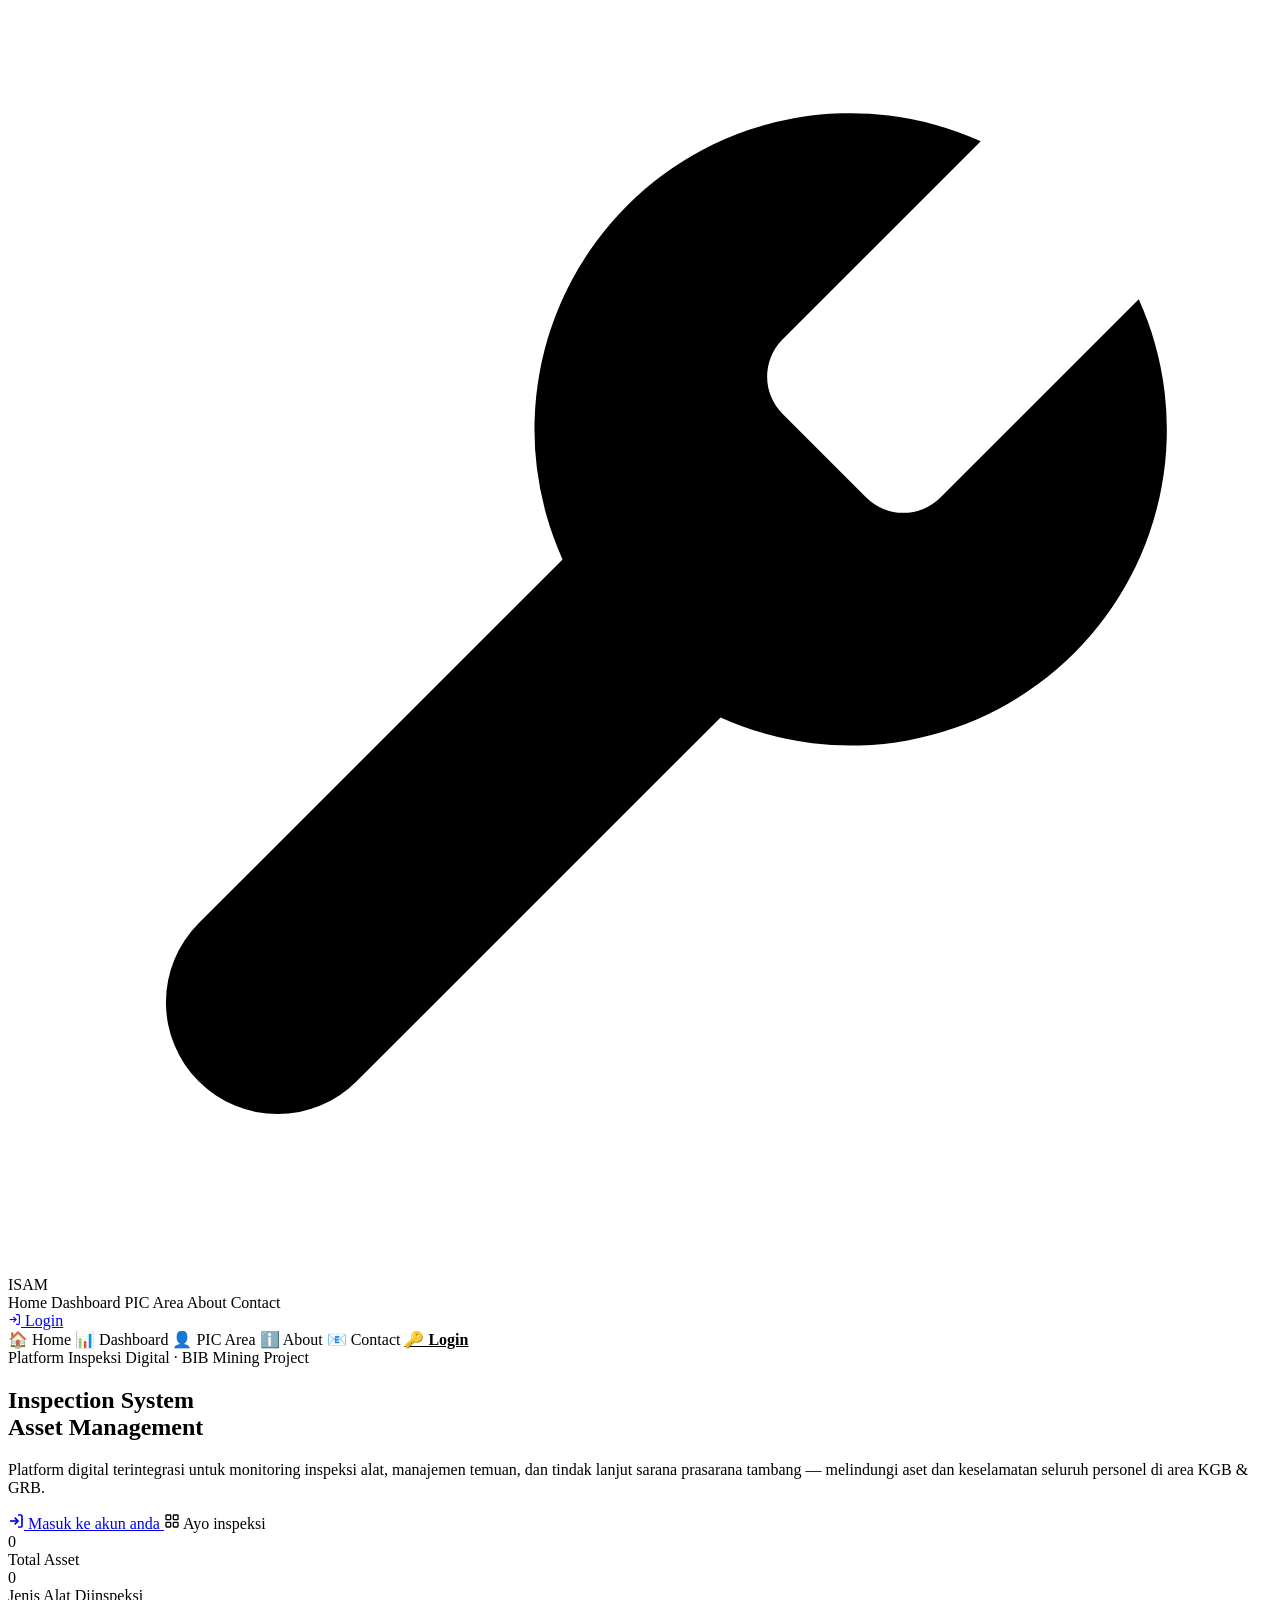
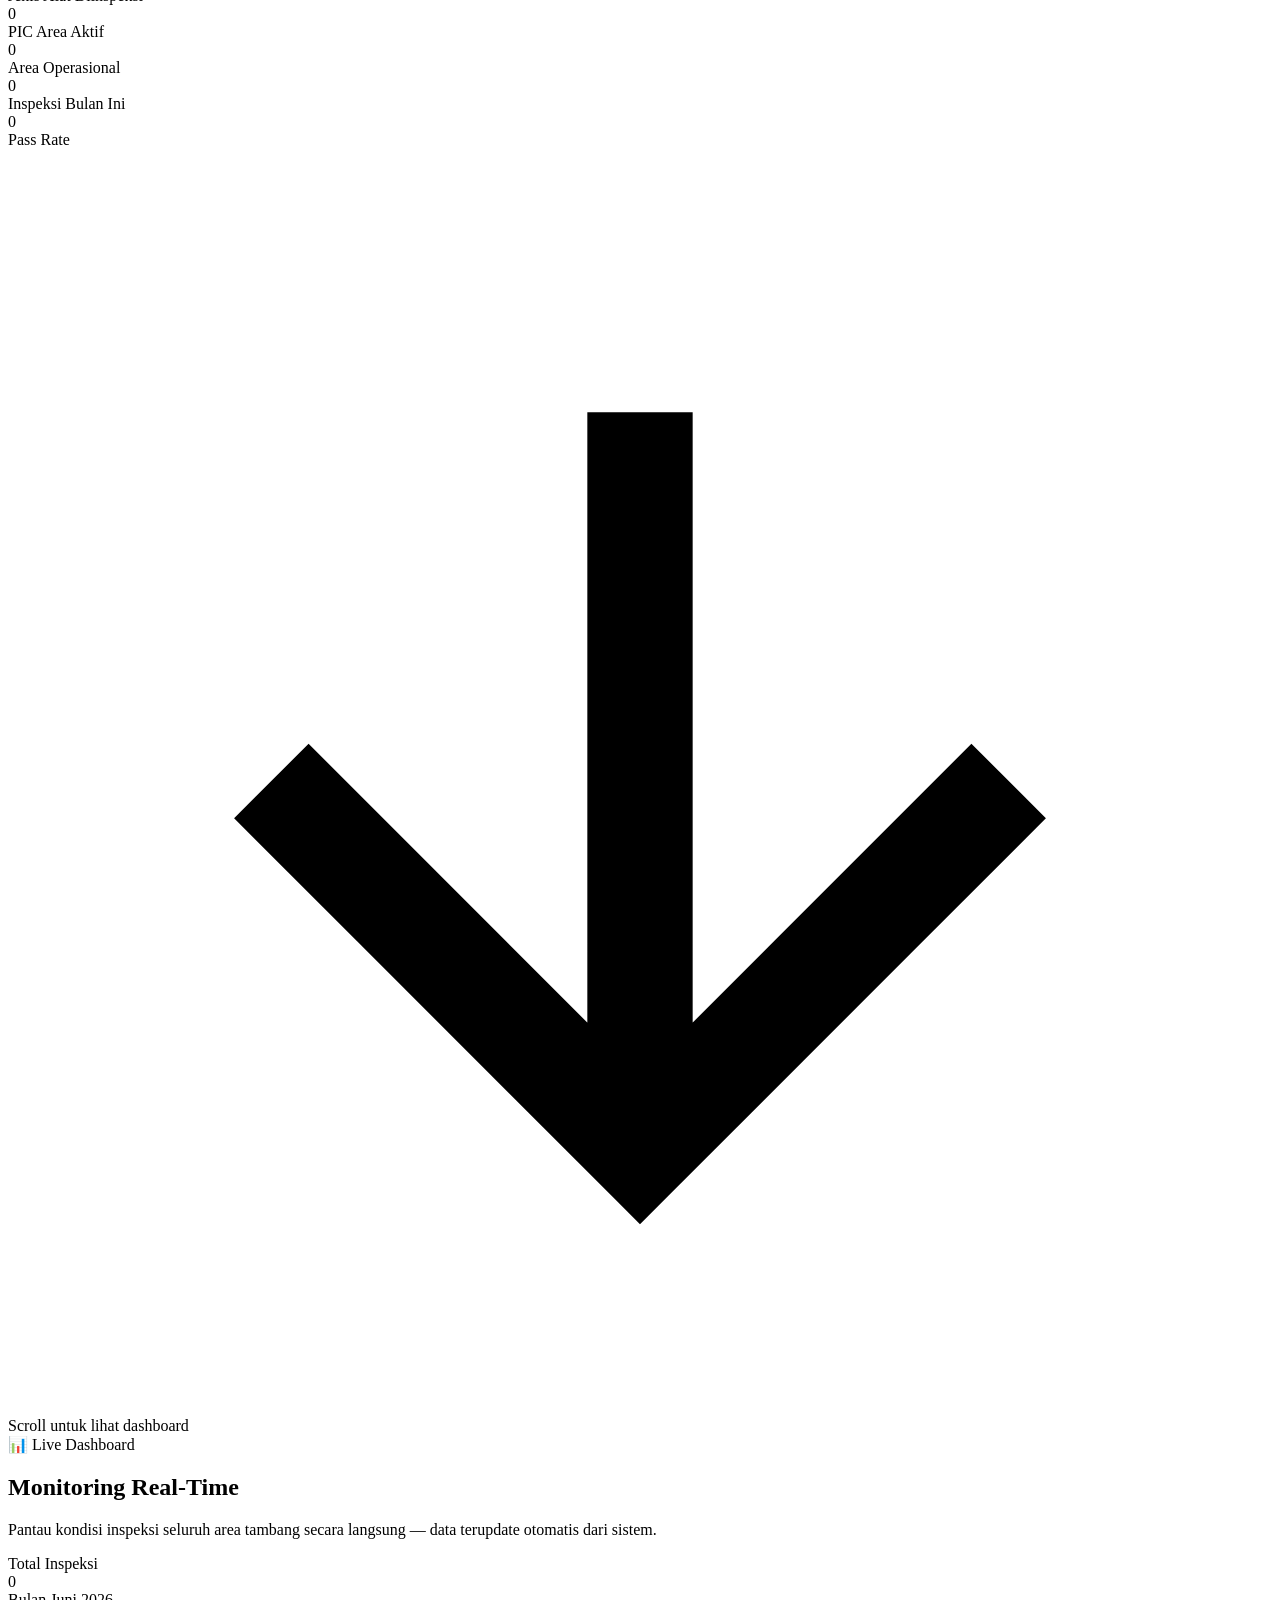
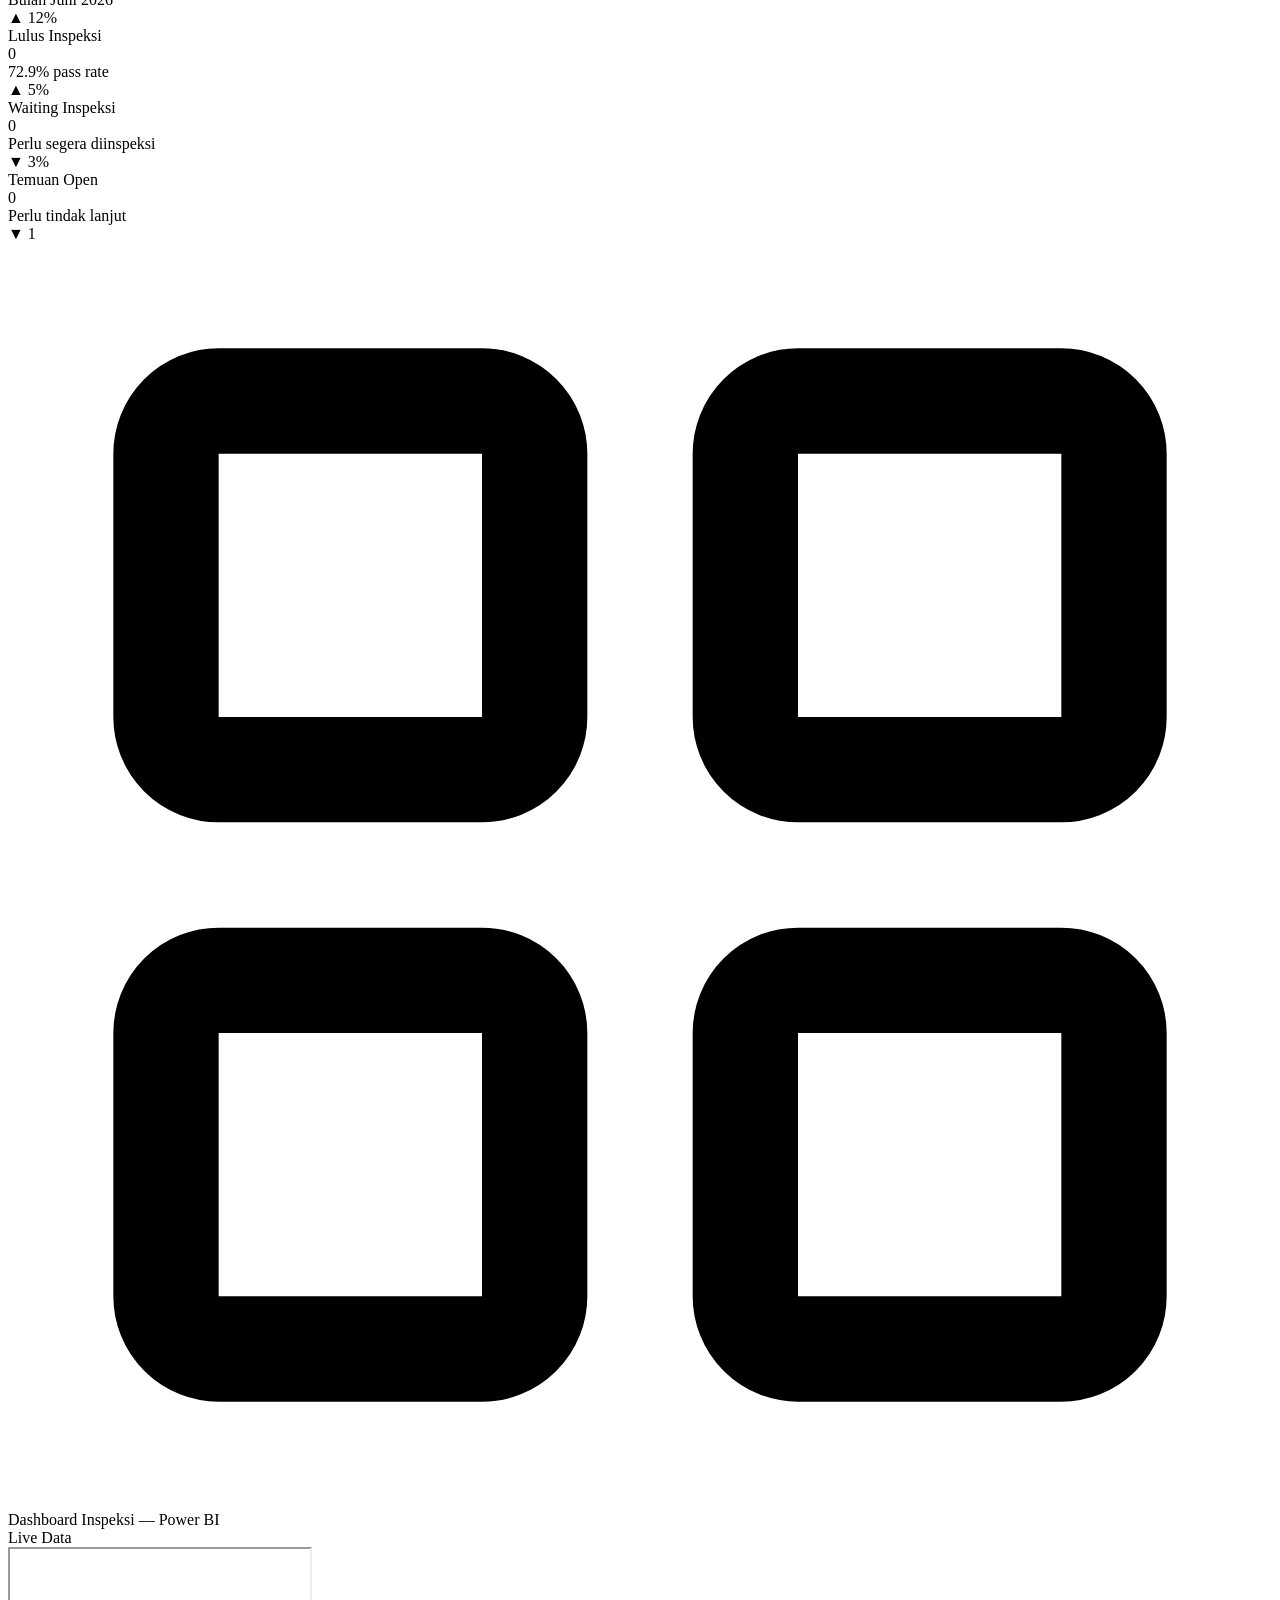
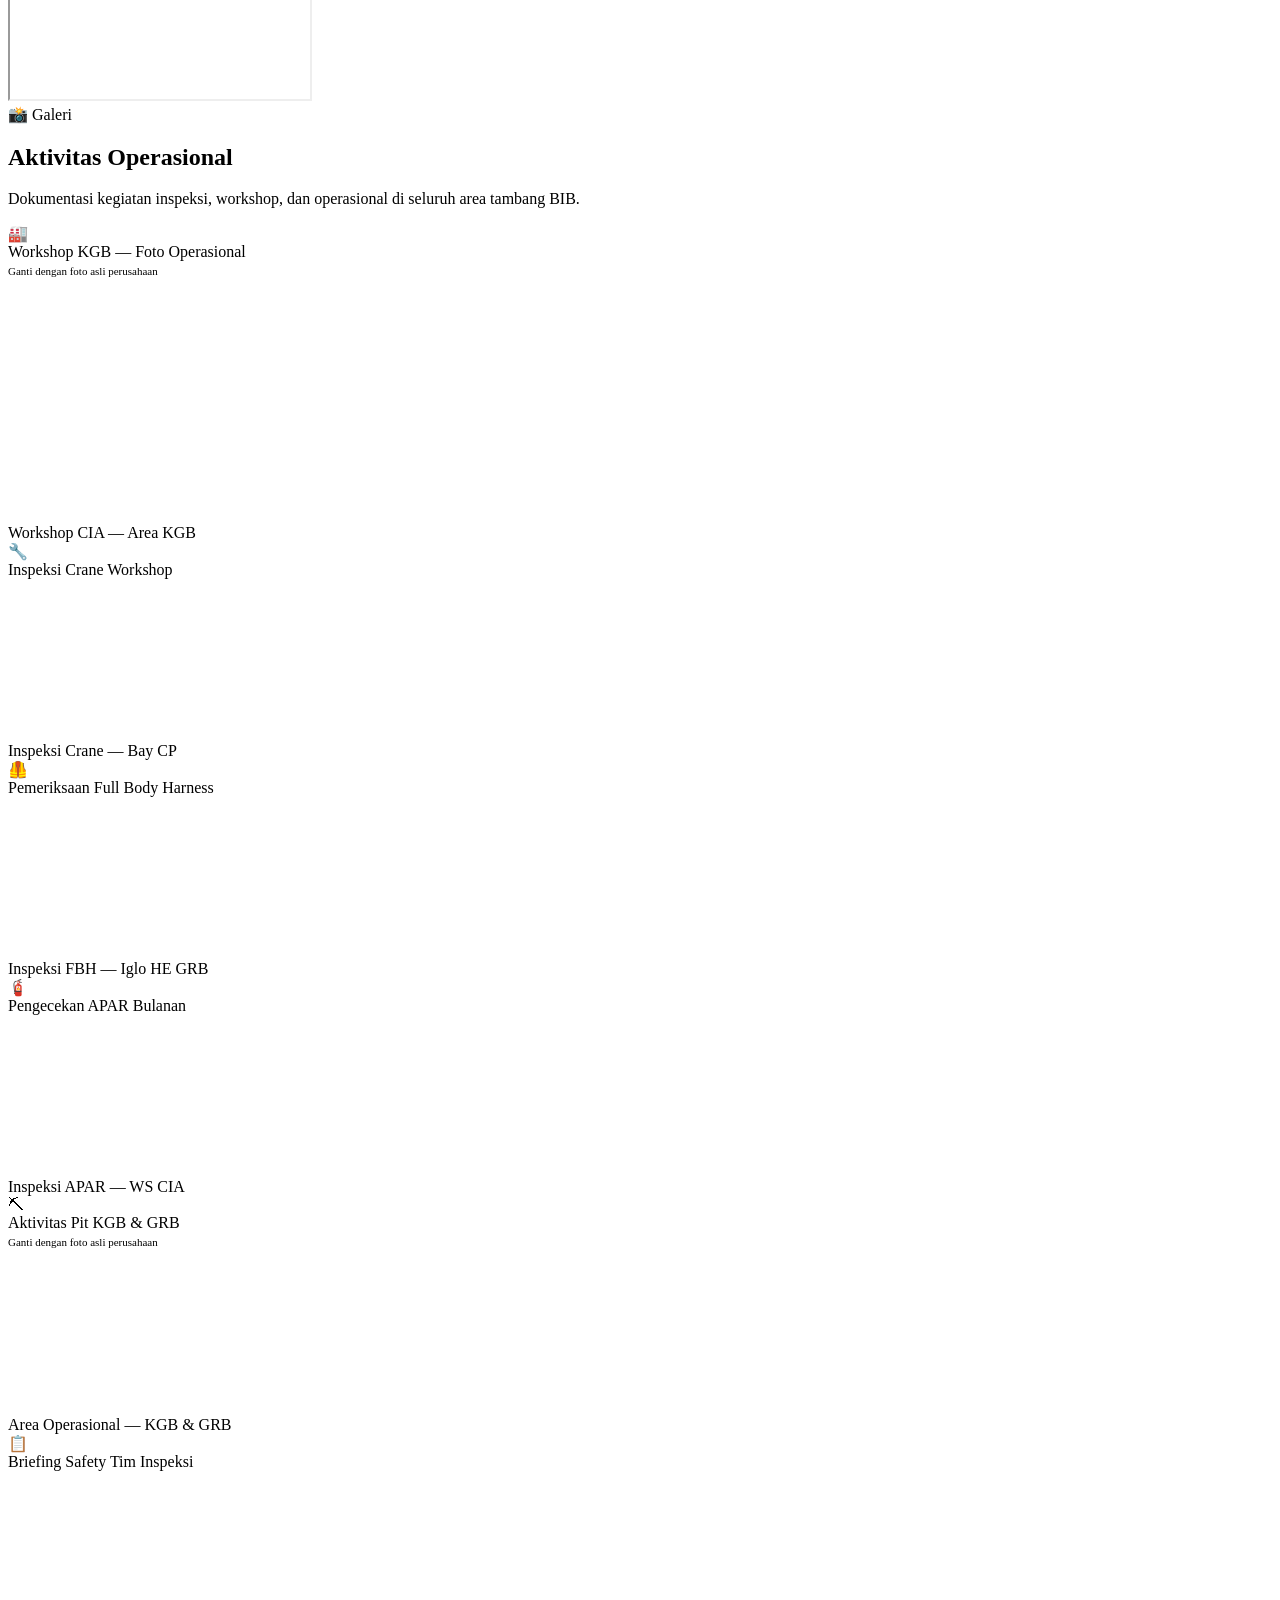
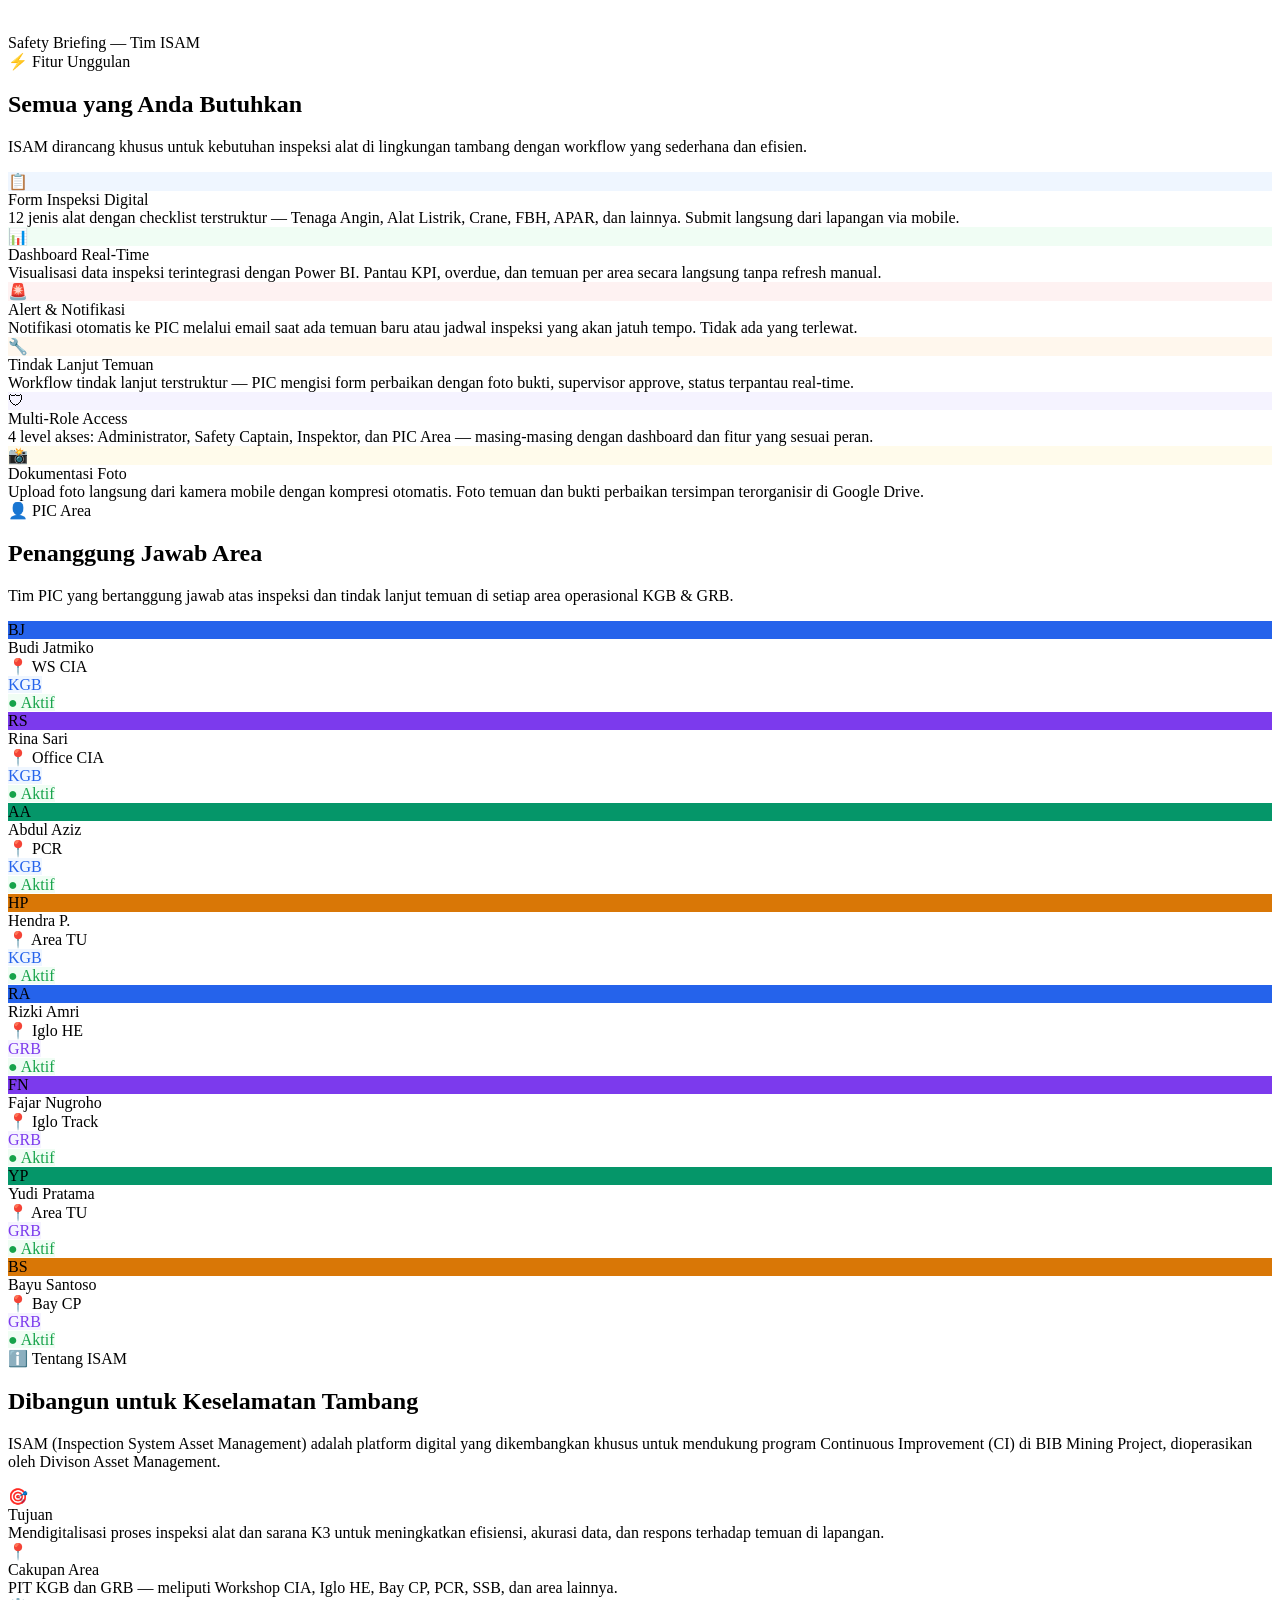
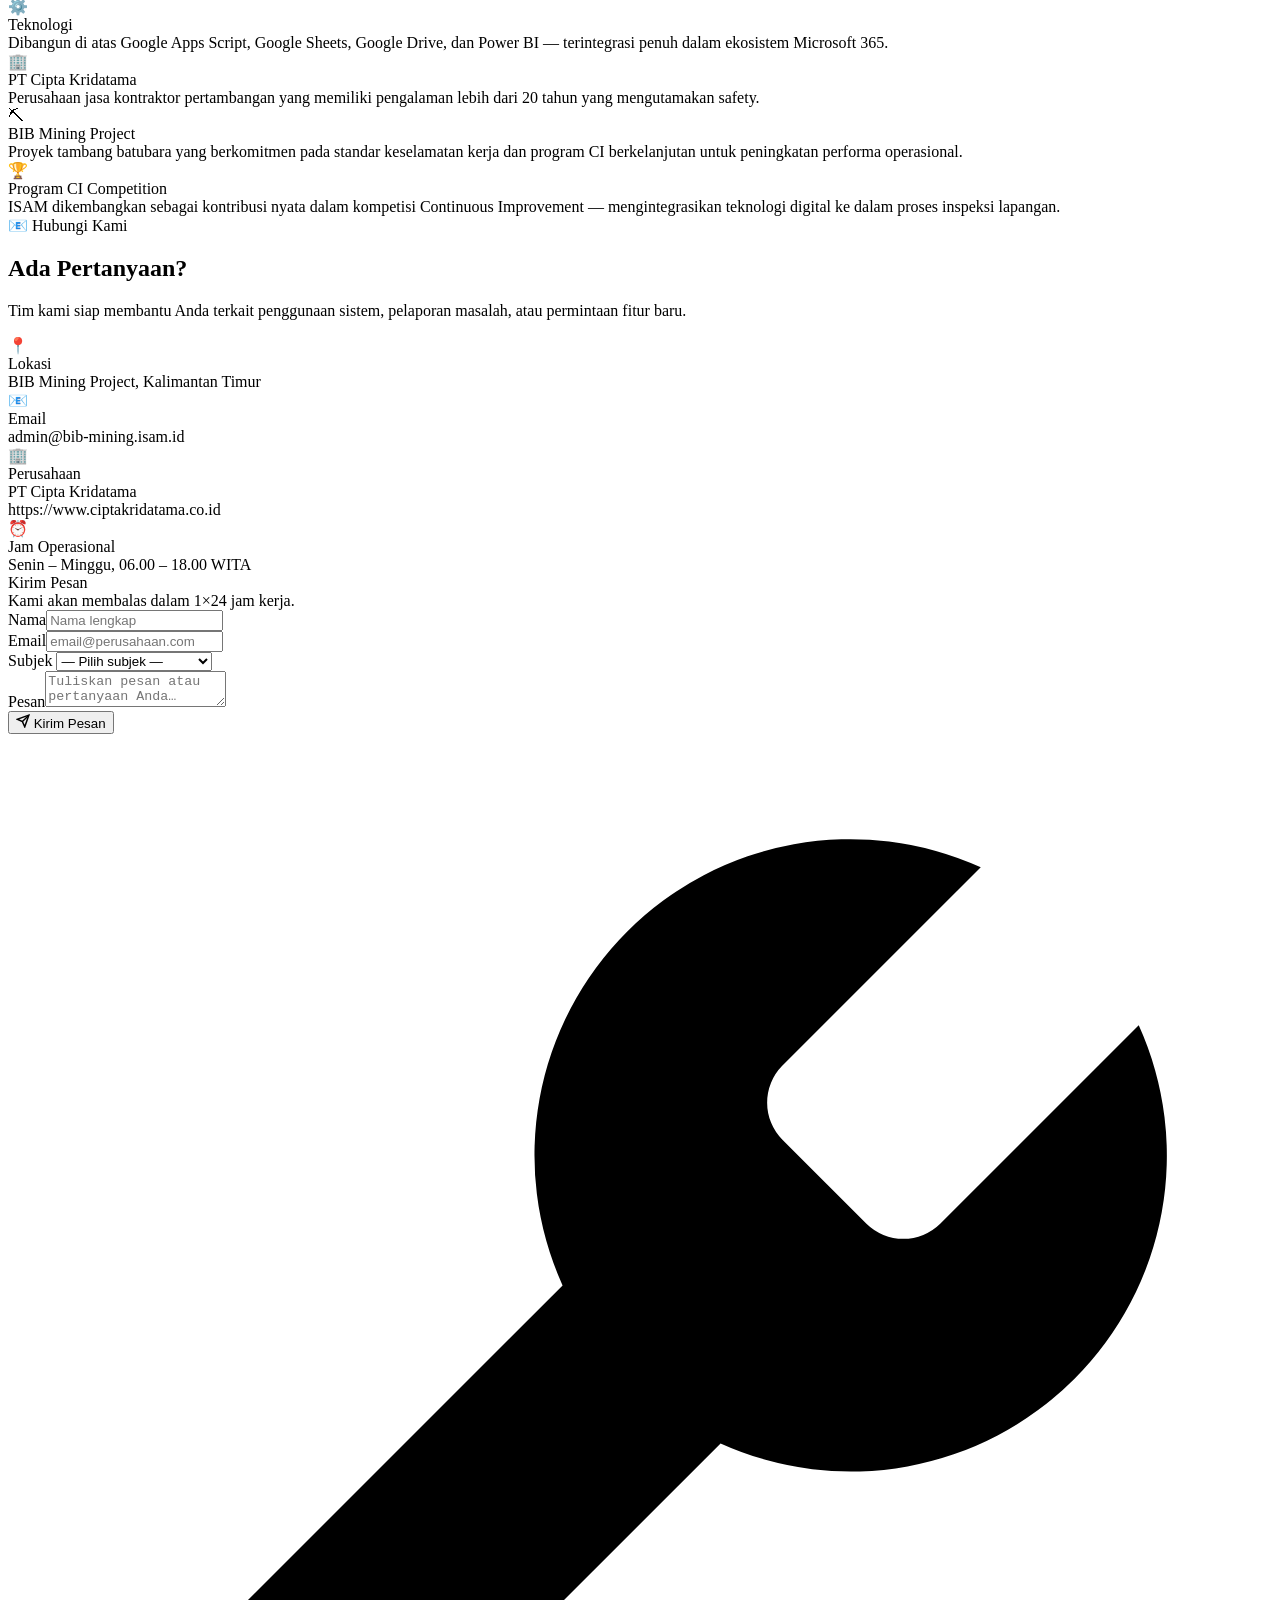
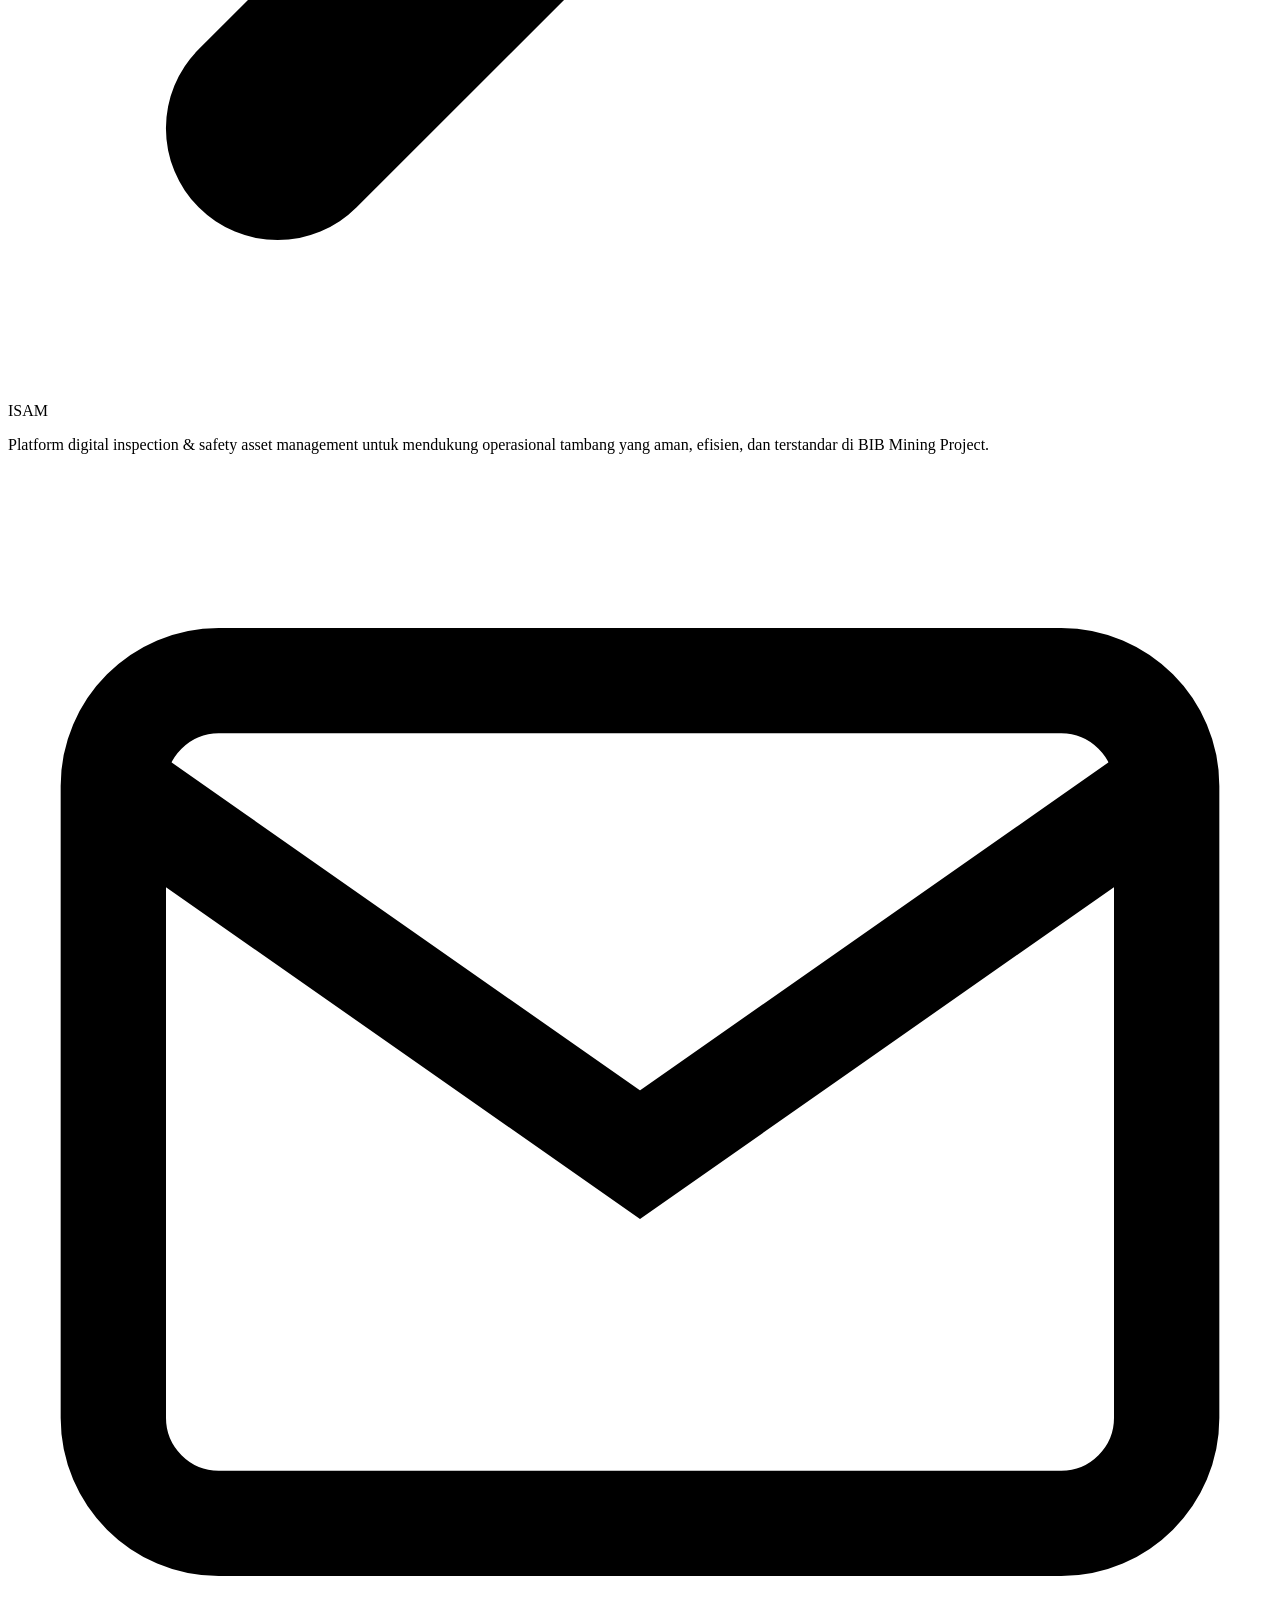
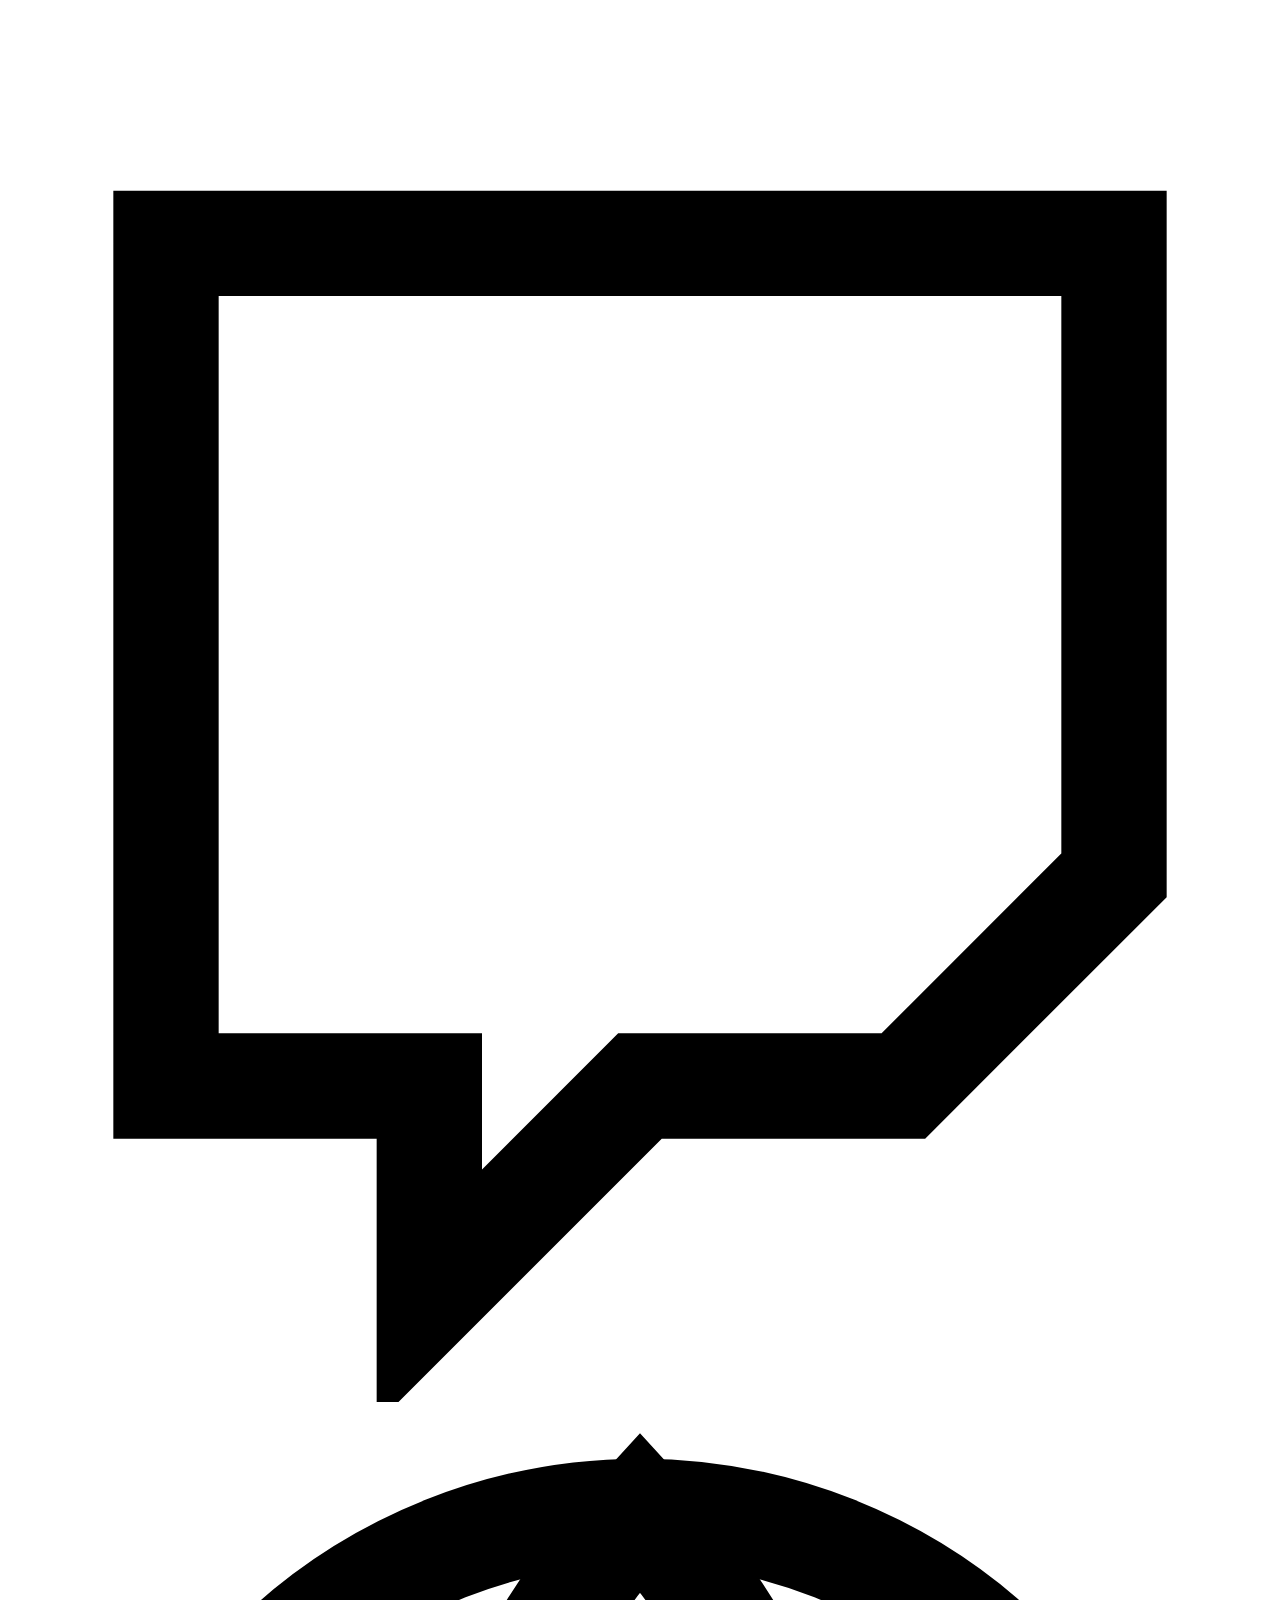
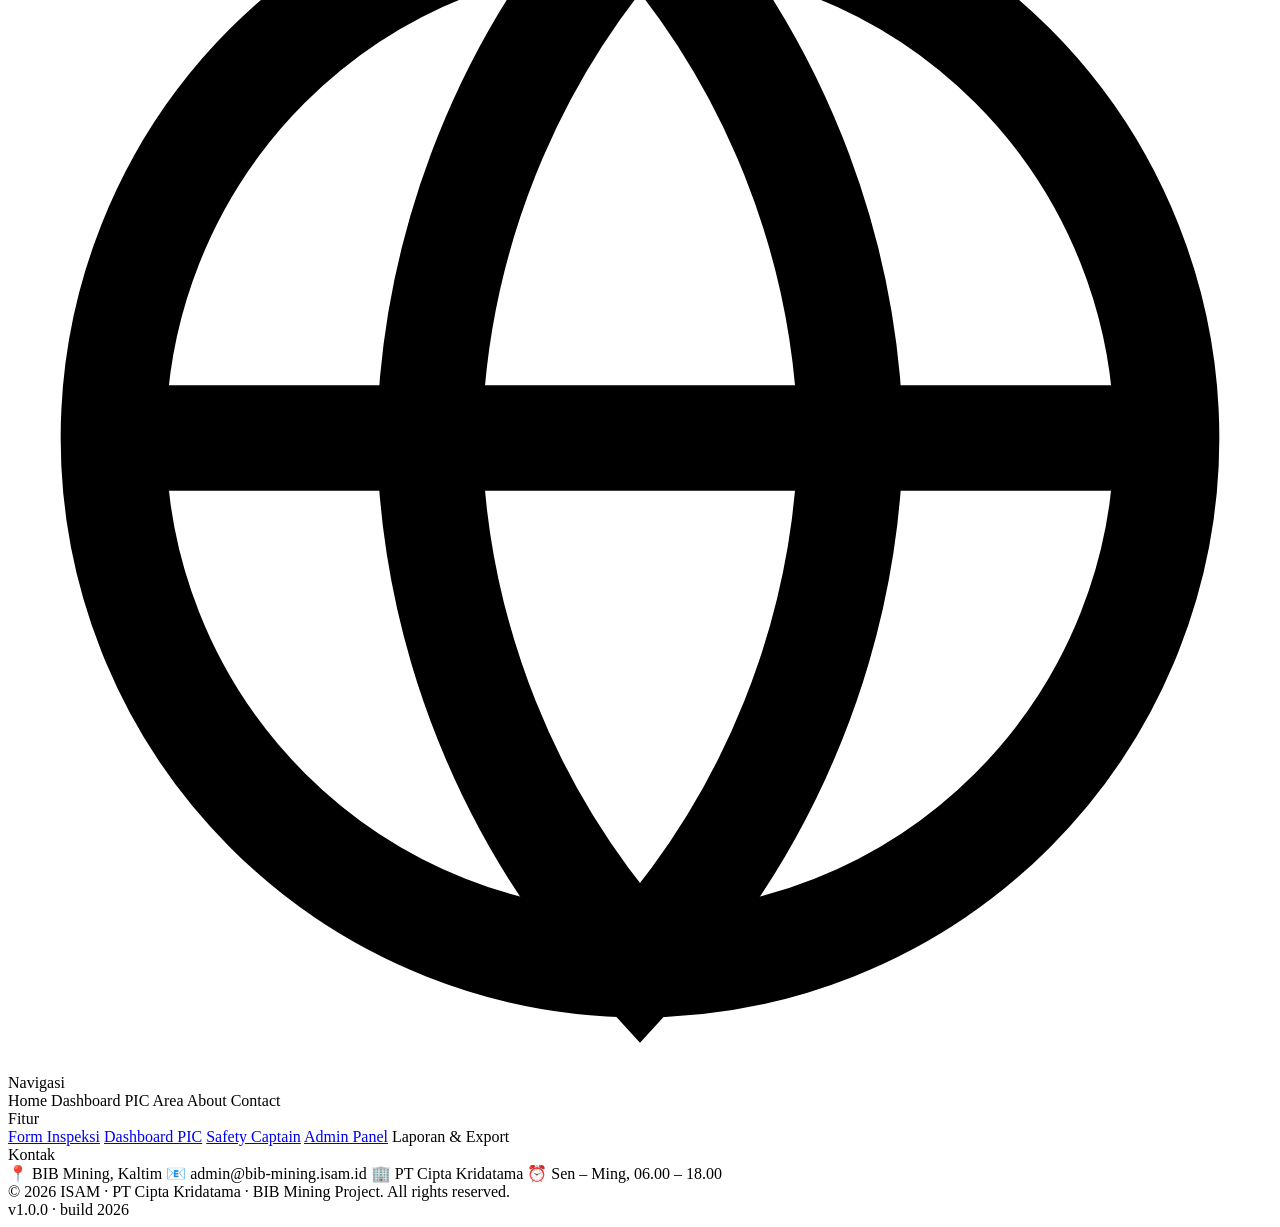
==== index.html @ f017bd5d "Add files via upload" ====
<!DOCTYPE html>
<html lang="id">
<head>
  <meta charset="UTF-8" />
  <meta name="viewport" content="width=device-width, initial-scale=1.0, viewport-fit=cover" />
  <title>ISAM — Inspection System Asset Management</title>
  <meta name="description" content="Platform digital monitoring inspeksi alat dan manajemen temuan sarana prasarana tambang BIB Mining." />
  <link href="https://fonts.googleapis.com/css2?family=Inter:wght@400;500;600;700;800&family=JetBrains+Mono:wght@400;500&display=swap" rel="stylesheet" />
  <link rel="stylesheet" href="style/indexstyl.css" />
  <link rel="stylesheet" href="style/index-responsive.css" />
</head>
<body>

<!-- NAVBAR -->
<nav class="navbar" id="navbar">
  <a class="nav-logo" onclick="scrollSec('home')" style="cursor:pointer">
    <div class="nav-logo-mark">
      <svg viewBox="0 0 24 24">
        <path d="M14.7 6.3a1 1 0 0 0 0 1.4l1.6 1.6a1 1 0 0 0 1.4 0l3.77-3.77a6 6 0 0 1-7.94 7.94l-6.91 6.91a2.12 2.12 0 0 1-3-3l6.91-6.91a6 6 0 0 1 7.94-7.94l-3.76 3.76z"/>
      </svg>
    </div>
    <div><div class="nav-logo-title">ISA<span>M</span></div></div>
  </a>

  <div class="nav-links">
    <a class="nav-link active" data-nav="home"      onclick="scrollSec('home')">Home</a>
    <a class="nav-link"        data-nav="dashboard"  onclick="scrollSec('dashboard')">Dashboard</a>
    <a class="nav-link"        data-nav="pic-area"   onclick="scrollSec('pic-area')">PIC Area</a>
    <a class="nav-link"        data-nav="about"      onclick="scrollSec('about')">About</a>
    <a class="nav-link"        data-nav="contact"    onclick="scrollSec('contact')">Contact</a>
  </div>

  <div class="nav-cta">
    <a class="btn-nav-login" href="login.html">
      <svg width="13" height="13" viewBox="0 0 24 24" fill="none" stroke="currentColor" stroke-width="2">
        <path d="M15 3h4a2 2 0 0 1 2 2v14a2 2 0 0 1-2 2h-4"/>
        <polyline points="10 17 15 12 10 7"/>
        <line x1="15" y1="12" x2="3" y2="12"/>
      </svg>
      <span>Login</span>
    </a>
    <div class="profile-badge" id="profile-badge" onclick="goDashboard()" style="display:none">
      <div class="profile-ava" id="profile-ava">SA</div>
      <div>
        <div class="profile-name" id="profile-name">User</div>
        <div class="profile-role" id="profile-role">Role</div>
      </div>
    </div>
  </div>

  <div class="hamburger" id="hamburger">
    <span></span><span></span><span></span>
  </div>
</nav>

<!-- Mobile Menu -->
<div class="mobile-menu" id="mobile-menu">
  <a class="mobile-link" data-scroll onclick="scrollSec('home')">🏠 Home</a>
  <a class="mobile-link" data-scroll onclick="scrollSec('dashboard')">📊 Dashboard</a>
  <a class="mobile-link" data-scroll onclick="scrollSec('pic-area')">👤 PIC Area</a>
  <a class="mobile-link" data-scroll onclick="scrollSec('about')">ℹ️ About</a>
  <a class="mobile-link" data-scroll onclick="scrollSec('contact')">📧 Contact</a>
  <a class="mobile-link" href="login.html" style="color:var(--accent);font-weight:600">🔑 Login</a>
</div>


<!-- HERO -->
<section id="sec-home">
  <div class="hero">
    <div class="hero-bg"></div>
    <div class="hero-grid"></div>

    <div class="hero-content">
      <div class="hero-badge">
        <div class="hero-badge-dot"></div>
        Platform Inspeksi Digital · BIB Mining Project
      </div>
      <h1 class="hero-title">
        Inspection System<br/>
        <span>Asset Management</span>
      </h1>
      <p class="hero-desc">
        Platform digital terintegrasi untuk monitoring inspeksi alat, manajemen temuan,
        dan tindak lanjut sarana prasarana tambang — melindungi aset dan keselamatan
        seluruh personel di area KGB &amp; GRB.
      </p>
      <div class="hero-cta">
        <a class="btn-hero-primary" href="login.html">
          <svg width="16" height="16" viewBox="0 0 24 24" fill="none" stroke="currentColor" stroke-width="2.5">
            <path d="M15 3h4a2 2 0 0 1 2 2v14a2 2 0 0 1-2 2h-4"/>
            <polyline points="10 17 15 12 10 7"/>
            <line x1="15" y1="12" x2="3" y2="12"/>
          </svg>
          Masuk ke akun anda
        </a>
        <a class="btn-hero-secondary" onclick="scrollSec('dashboard')">
          <svg width="16" height="16" viewBox="0 0 24 24" fill="none" stroke="currentColor" stroke-width="2">
            <rect x="3" y="3" width="7" height="7" rx="1"/>
            <rect x="14" y="3" width="7" height="7" rx="1"/>
            <rect x="3" y="14" width="7" height="7" rx="1"/>
            <rect x="14" y="14" width="7" height="7" rx="1"/>
          </svg>
          Ayo inspeksi
        </a>
      </div>
    </div>

    <div class="hero-stats">
      <div class="hero-stat"><div class="hs-val" data-count="512" data-suffix="">0</div><div class="hs-lbl">Total Asset</div></div>
      <div class="hero-stat"><div class="hs-val" data-count="12"  data-suffix="">0</div><div class="hs-lbl">Jenis Alat Diinspeksi</div></div>
      <div class="hero-stat"><div class="hs-val" data-count="10"  data-suffix="">0</div><div class="hs-lbl">PIC Area Aktif</div></div>
      <div class="hero-stat"><div class="hs-val" data-count="2"   data-suffix=" Pit">0</div><div class="hs-lbl">Area Operasional</div></div>
      <div class="hero-stat"><div class="hs-val" data-count="48"  data-suffix="">0</div><div class="hs-lbl">Inspeksi Bulan Ini</div></div>
      <div class="hero-stat"><div class="hs-val" data-count="73"  data-suffix="%">0</div><div class="hs-lbl">Pass Rate</div></div>
    </div>

    <div class="scroll-hint" onclick="scrollSec('dashboard')">
      <svg viewBox="0 0 24 24" fill="none" stroke="currentColor" stroke-width="2">
        <path d="M12 5v14M5 12l7 7 7-7"/>
      </svg>
      Scroll untuk lihat dashboard
    </div>
  </div>
</section>


<!-- DASHBOARD / KPI -->
<section class="kpi-section" id="sec-dashboard">
  <div class="section-header">
    <div class="section-badge">📊 Live Dashboard</div>
    <h2 class="section-title">Monitoring Real-Time</h2>
    <p class="section-desc">Pantau kondisi inspeksi seluruh area tambang secara langsung — data terupdate otomatis dari sistem.</p>
  </div>
  <div class="kpi-quick">
    <div class="kq-card"><div class="kq-accent" style="background:var(--accent)"></div><div class="kq-label">Total Inspeksi</div><div class="kq-val" style="color:var(--accent)" data-count="48">0</div><div class="kq-desc">Bulan Juni 2026</div><span class="kq-trend kq-up">▲ 12%</span></div>
    <div class="kq-card"><div class="kq-accent" style="background:var(--green)"></div><div class="kq-label">Lulus Inspeksi</div><div class="kq-val" style="color:var(--green)" data-count="35">0</div><div class="kq-desc">72.9% pass rate</div><span class="kq-trend kq-up">▲ 5%</span></div>
    <div class="kq-card"><div class="kq-accent" style="background:var(--yellow)"></div><div class="kq-label">Waiting Inspeksi</div><div class="kq-val" style="color:var(--yellow)" data-count="30">0</div><div class="kq-desc">Perlu segera diinspeksi</div><span class="kq-trend kq-down">▼ 3%</span></div>
    <div class="kq-card"><div class="kq-accent" style="background:var(--orange)"></div><div class="kq-label">Temuan Open</div><div class="kq-val" style="color:var(--orange)" data-count="9">0</div><div class="kq-desc">Perlu tindak lanjut</div><span class="kq-trend kq-down">▼ 1</span></div>
  </div>
  <div class="pbi-wrap">
    <div class="pbi-header">
      <div class="pbi-title">
        <svg viewBox="0 0 24 24" fill="none" stroke="currentColor" stroke-width="2"><rect x="3" y="3" width="7" height="7" rx="1"/><rect x="14" y="3" width="7" height="7" rx="1"/><rect x="3" y="14" width="7" height="7" rx="1"/><rect x="14" y="14" width="7" height="7" rx="1"/></svg>
        Dashboard Inspeksi — Power BI
      </div>
      <div class="pbi-live"><div class="pbi-live-dot"></div>Live Data</div>
    </div>
    <iframe class="pbi-frame"
      src="https://app.powerbi.com/view?r=eyJrIjoiMWM4NTM4NjEtNmU1Yy00NmE3LWJkMTItYmY3N2I2ODhjMGRjIiwidCI6ImI3Y2YzZDc4LTZjYmQtNGFjMi05OTU2LWY2OGFiNjA5NjBiZiIsImMiOjEwfQ%3D%3D"
      allowfullscreen title="ISAM Power BI Dashboard" loading="lazy"></iframe>
  </div>
</section>


<!-- GALLERY -->
<section class="gallery-section">
  <div class="section-header">
    <div class="section-badge">📸 Galeri</div>
    <h2 class="section-title">Aktivitas Operasional</h2>
    <p class="section-desc">Dokumentasi kegiatan inspeksi, workshop, dan operasional di seluruh area tambang BIB.</p>
  </div>
  <div class="gallery-grid">
    <div class="gallery-item"><div class="gallery-placeholder" style="height:300px"><div class="gp-icon">🏭</div><div class="gp-lbl">Workshop KGB — Foto Operasional</div><div style="font-size:11px;color:var(--text3);margin-top:4px">Ganti dengan foto asli perusahaan</div></div><div class="gallery-overlay"><div class="gallery-caption">Workshop CIA — Area KGB</div></div></div>
    <div class="gallery-item"><div class="gallery-placeholder" style="height:200px"><div class="gp-icon">🔧</div><div class="gp-lbl">Inspeksi Crane Workshop</div></div><div class="gallery-overlay"><div class="gallery-caption">Inspeksi Crane — Bay CP</div></div></div>
    <div class="gallery-item"><div class="gallery-placeholder" style="height:200px"><div class="gp-icon">🦺</div><div class="gp-lbl">Pemeriksaan Full Body Harness</div></div><div class="gallery-overlay"><div class="gallery-caption">Inspeksi FBH — Iglo HE GRB</div></div></div>
    <div class="gallery-item"><div class="gallery-placeholder" style="height:200px"><div class="gp-icon">🧯</div><div class="gp-lbl">Pengecekan APAR Bulanan</div></div><div class="gallery-overlay"><div class="gallery-caption">Inspeksi APAR — WS CIA</div></div></div>
    <div class="gallery-item"><div class="gallery-placeholder" style="height:220px"><div class="gp-icon">⛏</div><div class="gp-lbl">Aktivitas Pit KGB &amp; GRB</div><div style="font-size:11px;color:var(--text3);margin-top:4px">Ganti dengan foto asli perusahaan</div></div><div class="gallery-overlay"><div class="gallery-caption">Area Operasional — KGB &amp; GRB</div></div></div>
    <div class="gallery-item"><div class="gallery-placeholder" style="height:200px"><div class="gp-icon">📋</div><div class="gp-lbl">Briefing Safety Tim Inspeksi</div></div><div class="gallery-overlay"><div class="gallery-caption">Safety Briefing — Tim ISAM</div></div></div>
  </div>
</section>


<!-- FEATURES -->
<section class="features-section">
  <div class="section-header">
    <div class="section-badge">⚡ Fitur Unggulan</div>
    <h2 class="section-title">Semua yang Anda Butuhkan</h2>
    <p class="section-desc">ISAM dirancang khusus untuk kebutuhan inspeksi alat di lingkungan tambang dengan workflow yang sederhana dan efisien.</p>
  </div>
  <div class="features-grid">
    <div class="feat-card"><div class="feat-icon" style="background:#eff6ff">📋</div><div class="feat-title">Form Inspeksi Digital</div><div class="feat-desc">12 jenis alat dengan checklist terstruktur — Tenaga Angin, Alat Listrik, Crane, FBH, APAR, dan lainnya. Submit langsung dari lapangan via mobile.</div></div>
    <div class="feat-card"><div class="feat-icon" style="background:#f0fdf4">📊</div><div class="feat-title">Dashboard Real-Time</div><div class="feat-desc">Visualisasi data inspeksi terintegrasi dengan Power BI. Pantau KPI, overdue, dan temuan per area secara langsung tanpa refresh manual.</div></div>
    <div class="feat-card"><div class="feat-icon" style="background:#fef2f2">🚨</div><div class="feat-title">Alert &amp; Notifikasi</div><div class="feat-desc">Notifikasi otomatis ke PIC melalui email saat ada temuan baru atau jadwal inspeksi yang akan jatuh tempo. Tidak ada yang terlewat.</div></div>
    <div class="feat-card"><div class="feat-icon" style="background:#fff7ed">🔧</div><div class="feat-title">Tindak Lanjut Temuan</div><div class="feat-desc">Workflow tindak lanjut terstruktur — PIC mengisi form perbaikan dengan foto bukti, supervisor approve, status terpantau real-time.</div></div>
    <div class="feat-card"><div class="feat-icon" style="background:#f5f3ff">🛡</div><div class="feat-title">Multi-Role Access</div><div class="feat-desc">4 level akses: Administrator, Safety Captain, Inspektor, dan PIC Area — masing-masing dengan dashboard dan fitur yang sesuai peran.</div></div>
    <div class="feat-card"><div class="feat-icon" style="background:#fffbeb">📸</div><div class="feat-title">Dokumentasi Foto</div><div class="feat-desc">Upload foto langsung dari kamera mobile dengan kompresi otomatis. Foto temuan dan bukti perbaikan tersimpan terorganisir di Google Drive.</div></div>
  </div>
</section>


<!-- PIC AREA -->
<section class="pic-section" id="sec-pic-area">
  <div class="section-header">
    <div class="section-badge">👤 PIC Area</div>
    <h2 class="section-title">Penanggung Jawab Area</h2>
    <p class="section-desc">Tim PIC yang bertanggung jawab atas inspeksi dan tindak lanjut temuan di setiap area operasional KGB &amp; GRB.</p>
  </div>
  <div class="pic-area-grid">
    <div class="pa-card"><div class="pa-ava" style="background:#2563eb">BJ</div><div><div class="pa-name">Budi Jatmiko</div><div class="pa-area">📍 WS CIA</div><span class="pa-pit" style="background:#eff6ff;color:#2563eb">KGB</span></div><div class="pa-status"><span class="pa-badge" style="background:#f0fdf4;color:#16a34a">● Aktif</span></div></div>
    <div class="pa-card"><div class="pa-ava" style="background:#7c3aed">RS</div><div><div class="pa-name">Rina Sari</div><div class="pa-area">📍 Office CIA</div><span class="pa-pit" style="background:#eff6ff;color:#2563eb">KGB</span></div><div class="pa-status"><span class="pa-badge" style="background:#f0fdf4;color:#16a34a">● Aktif</span></div></div>
    <div class="pa-card"><div class="pa-ava" style="background:#059669">AA</div><div><div class="pa-name">Abdul Aziz</div><div class="pa-area">📍 PCR</div><span class="pa-pit" style="background:#eff6ff;color:#2563eb">KGB</span></div><div class="pa-status"><span class="pa-badge" style="background:#f0fdf4;color:#16a34a">● Aktif</span></div></div>
    <div class="pa-card"><div class="pa-ava" style="background:#d97706">HP</div><div><div class="pa-name">Hendra P.</div><div class="pa-area">📍 Area TU</div><span class="pa-pit" style="background:#eff6ff;color:#2563eb">KGB</span></div><div class="pa-status"><span class="pa-badge" style="background:#f0fdf4;color:#16a34a">● Aktif</span></div></div>
    <div class="pa-card"><div class="pa-ava" style="background:#2563eb">RA</div><div><div class="pa-name">Rizki Amri</div><div class="pa-area">📍 Iglo HE</div><span class="pa-pit" style="background:#f5f3ff;color:#7c3aed">GRB</span></div><div class="pa-status"><span class="pa-badge" style="background:#f0fdf4;color:#16a34a">● Aktif</span></div></div>
    <div class="pa-card"><div class="pa-ava" style="background:#7c3aed">FN</div><div><div class="pa-name">Fajar Nugroho</div><div class="pa-area">📍 Iglo Track</div><span class="pa-pit" style="background:#f5f3ff;color:#7c3aed">GRB</span></div><div class="pa-status"><span class="pa-badge" style="background:#f0fdf4;color:#16a34a">● Aktif</span></div></div>
    <div class="pa-card"><div class="pa-ava" style="background:#059669">YP</div><div><div class="pa-name">Yudi Pratama</div><div class="pa-area">📍 Area TU</div><span class="pa-pit" style="background:#f5f3ff;color:#7c3aed">GRB</span></div><div class="pa-status"><span class="pa-badge" style="background:#f0fdf4;color:#16a34a">● Aktif</span></div></div>
    <div class="pa-card"><div class="pa-ava" style="background:#d97706">BS</div><div><div class="pa-name">Bayu Santoso</div><div class="pa-area">📍 Bay CP</div><span class="pa-pit" style="background:#f5f3ff;color:#7c3aed">GRB</span></div><div class="pa-status"><span class="pa-badge" style="background:#f0fdf4;color:#16a34a">● Aktif</span></div></div>
  </div>
</section>


<!-- ABOUT -->
<section class="about-section" id="sec-about">
  <div class="about-grid">
    <div class="about-content">
      <div class="section-badge" style="display:inline-flex">ℹ️ Tentang ISAM</div>
      <h2 class="about-title">Dibangun untuk Keselamatan Tambang</h2>
      <p class="about-desc">ISAM (Inspection System Asset Management) adalah platform digital yang dikembangkan khusus untuk mendukung program Continuous Improvement (CI) di BIB Mining Project, dioperasikan oleh Divison Asset Management.</p>
      <div class="about-items">
        <div class="about-item"><div class="about-item-icon">🎯</div><div><div class="about-item-title">Tujuan</div><div class="about-item-desc">Mendigitalisasi proses inspeksi alat dan sarana K3 untuk meningkatkan efisiensi, akurasi data, dan respons terhadap temuan di lapangan.</div></div></div>
        <div class="about-item"><div class="about-item-icon">📍</div><div><div class="about-item-title">Cakupan Area</div><div class="about-item-desc">PIT KGB dan GRB — meliputi Workshop CIA, Iglo HE, Bay CP, PCR, SSB, dan area lainnya.</div></div></div>
        <div class="about-item"><div class="about-item-icon">⚙️</div><div><div class="about-item-title">Teknologi</div><div class="about-item-desc">Dibangun di atas Google Apps Script, Google Sheets, Google Drive, dan Power BI — terintegrasi penuh dalam ekosistem Microsoft 365.</div></div></div>
      </div>
    </div>
    <div class="about-cards">
      <div class="ab-card"><div class="ab-card-head"><div class="ab-card-icon">🏢</div><div class="ab-card-title">PT Cipta Kridatama</div></div><div class="ab-card-desc">Perusahaan jasa kontraktor pertambangan yang memiliki pengalaman lebih dari 20 tahun yang mengutamakan safety.</div></div>
      <div class="ab-card"><div class="ab-card-head"><div class="ab-card-icon">⛏</div><div class="ab-card-title">BIB Mining Project</div></div><div class="ab-card-desc">Proyek tambang batubara yang berkomitmen pada standar keselamatan kerja dan program CI berkelanjutan untuk peningkatan performa operasional.</div></div>
      <div class="ab-card"><div class="ab-card-head"><div class="ab-card-icon">🏆</div><div class="ab-card-title">Program CI Competition</div></div><div class="ab-card-desc">ISAM dikembangkan sebagai kontribusi nyata dalam kompetisi Continuous Improvement — mengintegrasikan teknologi digital ke dalam proses inspeksi lapangan.</div></div>
    </div>
  </div>
</section>


<!-- CONTACT -->
<section class="contact-section" id="sec-contact">
  <div class="section-header">
    <div class="section-badge">📧 Hubungi Kami</div>
    <h2 class="section-title">Ada Pertanyaan?</h2>
    <p class="section-desc">Tim kami siap membantu Anda terkait penggunaan sistem, pelaporan masalah, atau permintaan fitur baru.</p>
  </div>
  <div class="contact-grid">
    <div class="contact-info">
      <div class="ci-item"><div class="ci-icon">📍</div><div><div class="ci-title">Lokasi</div><div class="ci-val">BIB Mining Project, Kalimantan Timur</div></div></div>
      <div class="ci-item"><div class="ci-icon">📧</div><div><div class="ci-title">Email</div><div class="ci-val">admin@bib-mining.isam.id</div></div></div>
      <div class="ci-item"><div class="ci-icon">🏢</div><div><div class="ci-title">Perusahaan</div><div class="ci-val">PT Cipta Kridatama<br/>https://www.ciptakridatama.co.id</div></div></div>
      <div class="ci-item"><div class="ci-icon">⏰</div><div><div class="ci-title">Jam Operasional</div><div class="ci-val">Senin – Minggu, 06.00 – 18.00 WITA</div></div></div>
    </div>
    <div class="contact-form">
      <div class="cf-title">Kirim Pesan</div>
      <div class="cf-sub">Kami akan membalas dalam 1×24 jam kerja.</div>
      <form id="contact-form" onsubmit="submitContact(event)">
        <div class="cf-r2">
          <div class="cf-field"><label class="cf-lbl" for="cf-nama">Nama</label><input type="text" id="cf-nama" placeholder="Nama lengkap" /></div>
          <div class="cf-field"><label class="cf-lbl" for="cf-email">Email</label><input type="email" id="cf-email" placeholder="email@perusahaan.com" /></div>
        </div>
        <div class="cf-field">
          <label class="cf-lbl" for="cf-subject">Subjek</label>
          <select id="cf-subject">
            <option value="">— Pilih subjek —</option>
            <option value="akses">Permintaan Akses</option>
            <option value="bug">Laporan Bug / Error</option>
            <option value="fitur">Permintaan Fitur</option>
            <option value="training">Training &amp; Onboarding</option>
            <option value="lainnya">Lainnya</option>
          </select>
        </div>
        <div class="cf-field"><label class="cf-lbl" for="cf-pesan">Pesan</label><textarea id="cf-pesan" placeholder="Tuliskan pesan atau pertanyaan Anda…"></textarea></div>
        <button class="btn-submit" id="btn-contact-submit" type="submit">
          <svg width="14" height="14" viewBox="0 0 24 24" fill="none" stroke="currentColor" stroke-width="2.5"><line x1="22" y1="2" x2="11" y2="13"/><polygon points="22 2 15 22 11 13 2 9 22 2"/></svg>
          Kirim Pesan
        </button>
      </form>
    </div>
  </div>
</section>


<!-- FOOTER -->
<footer class="footer">
  <div class="footer-grid">
    <div class="footer-brand">
      <div class="footer-logo">
        <div class="footer-logo-mark"><svg viewBox="0 0 24 24"><path d="M14.7 6.3a1 1 0 0 0 0 1.4l1.6 1.6a1 1 0 0 0 1.4 0l3.77-3.77a6 6 0 0 1-7.94 7.94l-6.91 6.91a2.12 2.12 0 0 1-3-3l6.91-6.91a6 6 0 0 1 7.94-7.94l-3.76 3.76z"/></svg></div>
        <span class="footer-logo-title">ISAM</span>
      </div>
      <p class="footer-desc">Platform digital inspection &amp; safety asset management untuk mendukung operasional tambang yang aman, efisien, dan terstandar di BIB Mining Project.</p>
      <div class="footer-social">
        <div class="social-btn" onclick="showToast('Email: admin@bib-mining.isam.id')"><svg viewBox="0 0 24 24" fill="none" stroke="currentColor" stroke-width="2"><path d="M4 4h16c1.1 0 2 .9 2 2v12c0 1.1-.9 2-2 2H4c-1.1 0-2-.9-2-2V6c0-1.1.9-2 2-2z"/><polyline points="22,6 12,13 2,6"/></svg></div>
        <div class="social-btn" onclick="showToast('Fitur ini segera hadir 🚧')"><svg viewBox="0 0 24 24" fill="none" stroke="currentColor" stroke-width="2"><path d="M21 2H3v16h5v4l4-4h5l4-4V2z"/></svg></div>
        <div class="social-btn" onclick="showToast('Fitur ini segera hadir 🚧')"><svg viewBox="0 0 24 24" fill="none" stroke="currentColor" stroke-width="2"><circle cx="12" cy="12" r="10"/><line x1="2" y1="12" x2="22" y2="12"/><path d="M12 2a15.3 15.3 0 0 1 4 10 15.3 15.3 0 0 1-4 10 15.3 15.3 0 0 1-4-10 15.3 15.3 0 0 1 4-10z"/></svg></div>
      </div>
    </div>
    <div>
      <div class="footer-col-title">Navigasi</div>
      <div class="footer-links">
        <a class="footer-link" onclick="scrollSec('home')">Home</a>
        <a class="footer-link" onclick="scrollSec('dashboard')">Dashboard</a>
        <a class="footer-link" onclick="scrollSec('pic-area')">PIC Area</a>
        <a class="footer-link" onclick="scrollSec('about')">About</a>
        <a class="footer-link" onclick="scrollSec('contact')">Contact</a>
      </div>
    </div>
    <div>
      <div class="footer-col-title">Fitur</div>
      <div class="footer-links">
        <a class="footer-link" href="login.html">Form Inspeksi</a>
        <a class="footer-link" href="login.html">Dashboard PIC</a>
        <a class="footer-link" href="login.html">Safety Captain</a>
        <a class="footer-link" href="login.html">Admin Panel</a>
        <a class="footer-link" onclick="showToast('Fitur laporan segera hadir 📄')">Laporan &amp; Export</a>
      </div>
    </div>
    <div>
      <div class="footer-col-title">Kontak</div>
      <div class="footer-links">
        <a class="footer-link">📍 BIB Mining, Kaltim</a>
        <a class="footer-link">📧 admin@bib-mining.isam.id</a>
        <a class="footer-link">🏢 PT Cipta Kridatama</a>
        <a class="footer-link">⏰ Sen – Ming, 06.00 – 18.00</a>
      </div>
    </div>
  </div>
  <div class="footer-bottom">
    <div>© 2026 ISAM · PT Cipta Kridatama · BIB Mining Project. All rights reserved.</div>
    <div class="footer-bottom-right">v1.0.0 · build 2026</div>
  </div>
</footer>

<div class="toast" id="toast-el"><span id="toast-txt"></span></div>

<script src="Java/indexjs.js"></script>
</body>
</html>
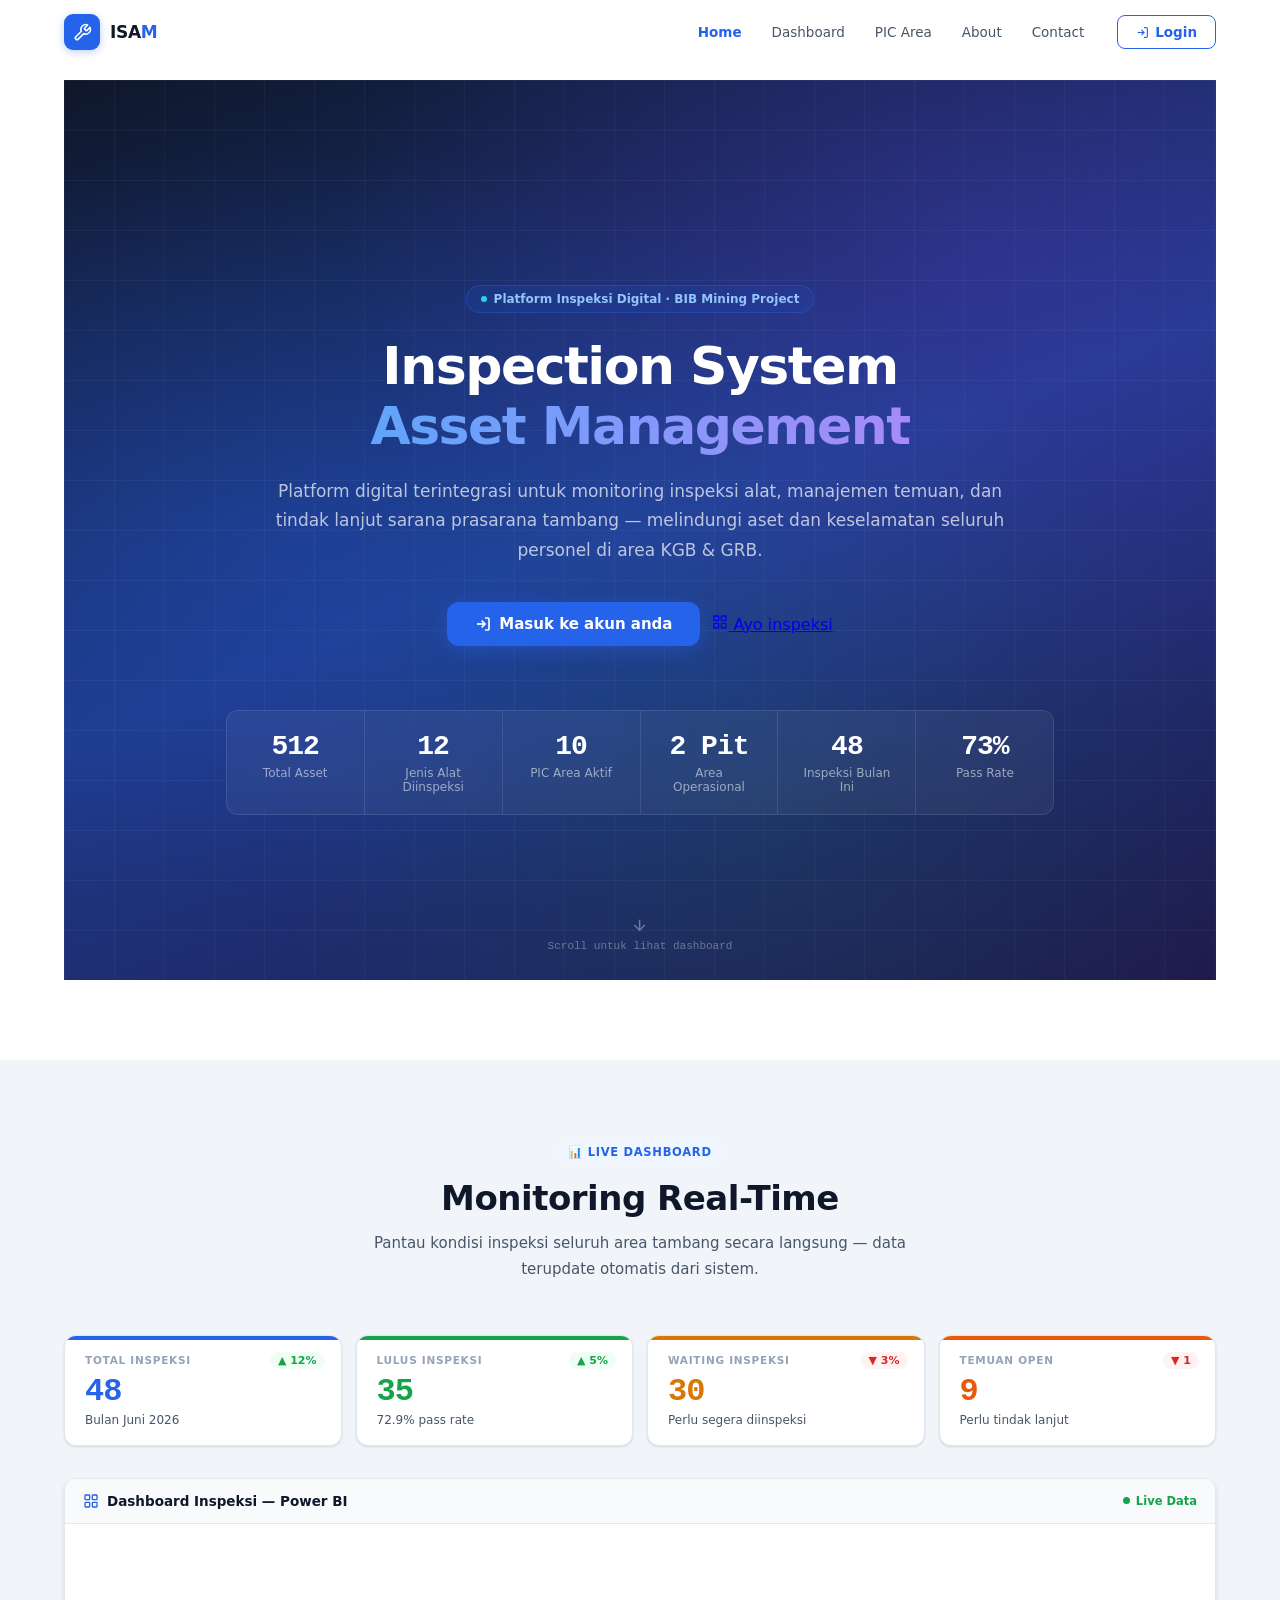
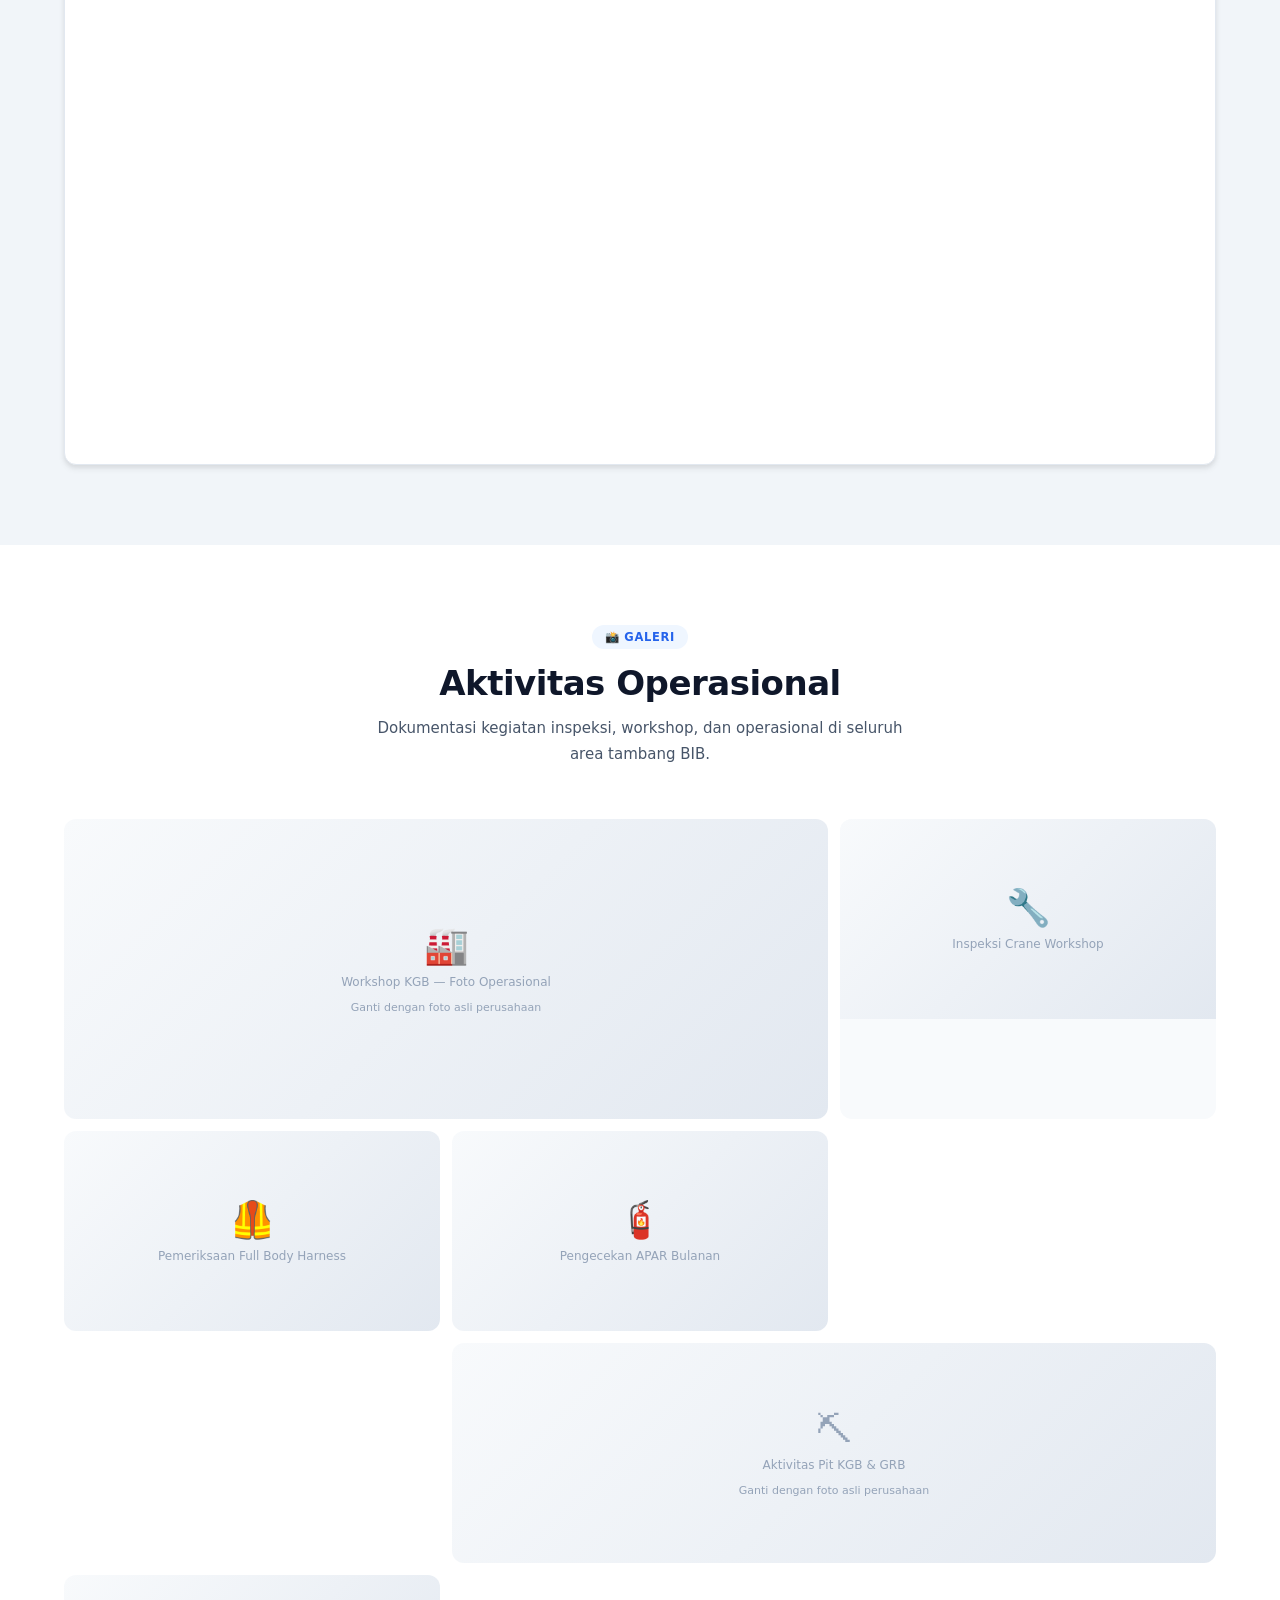
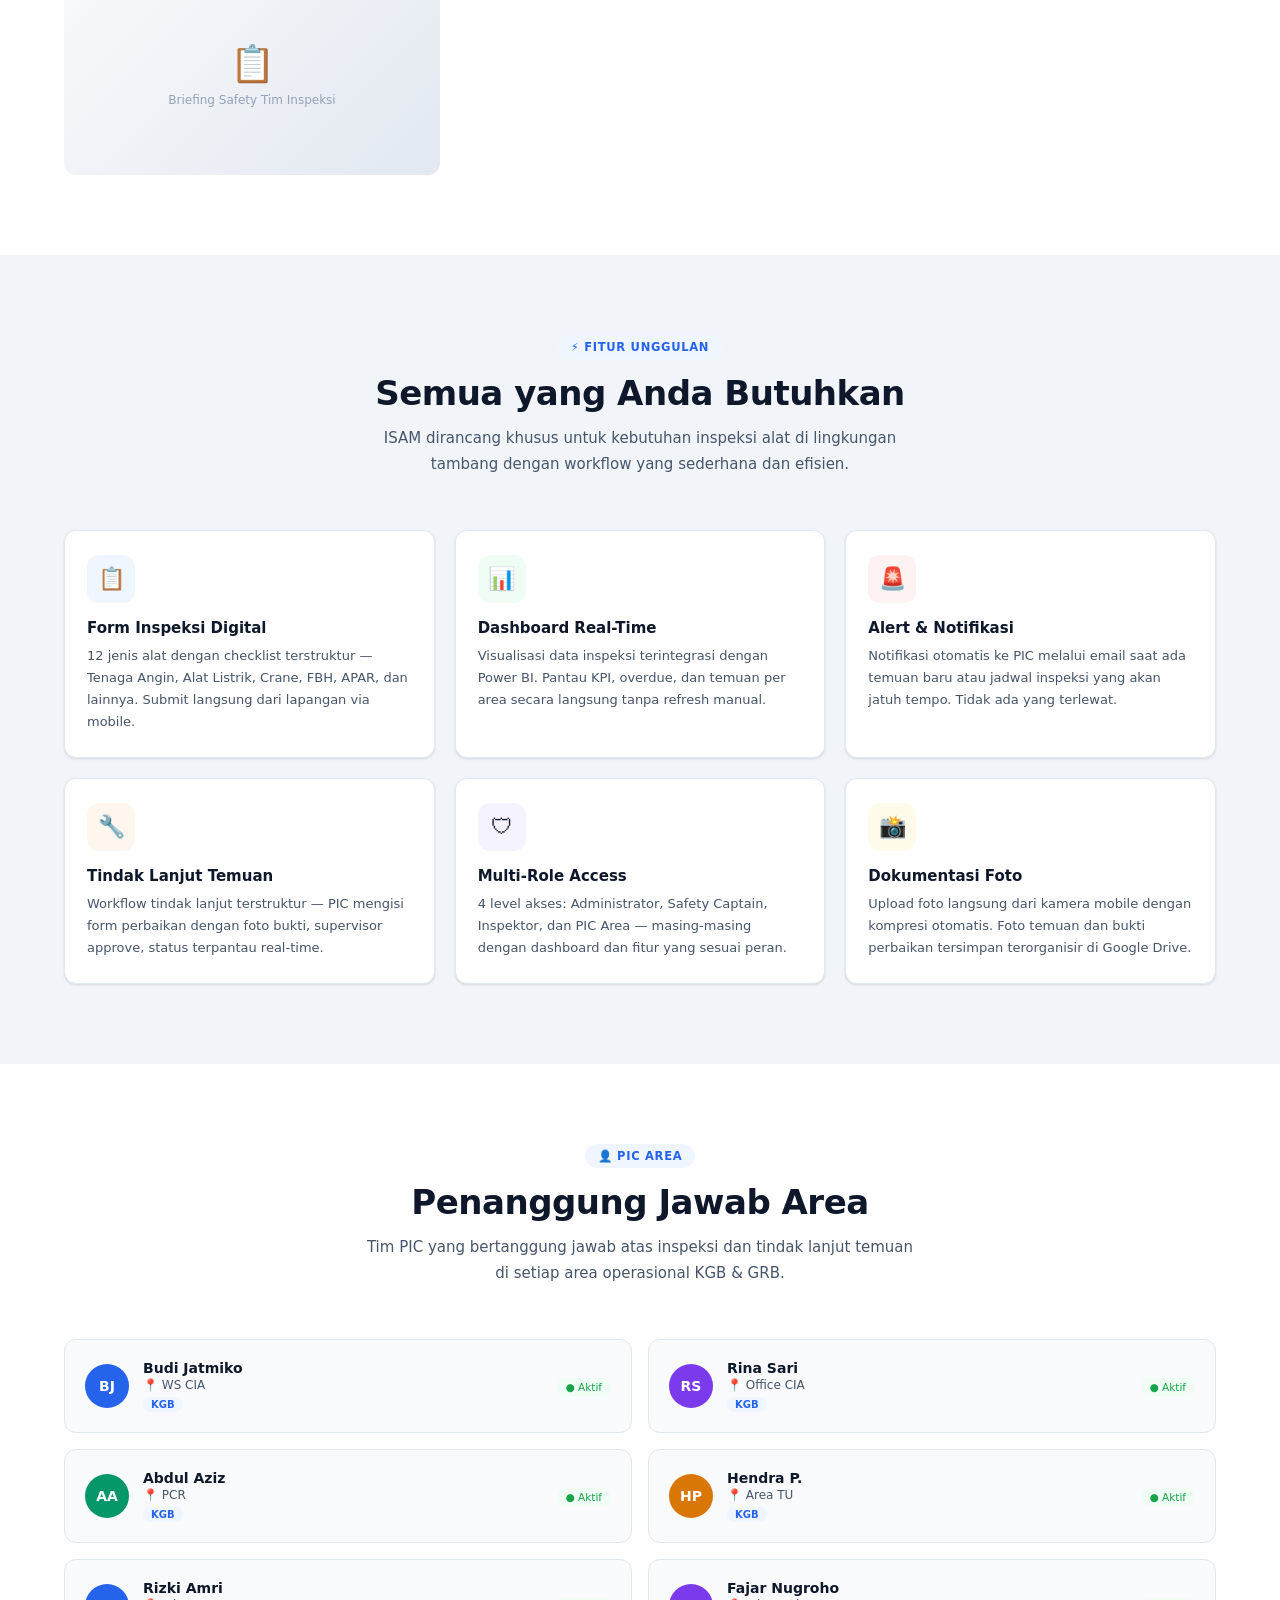
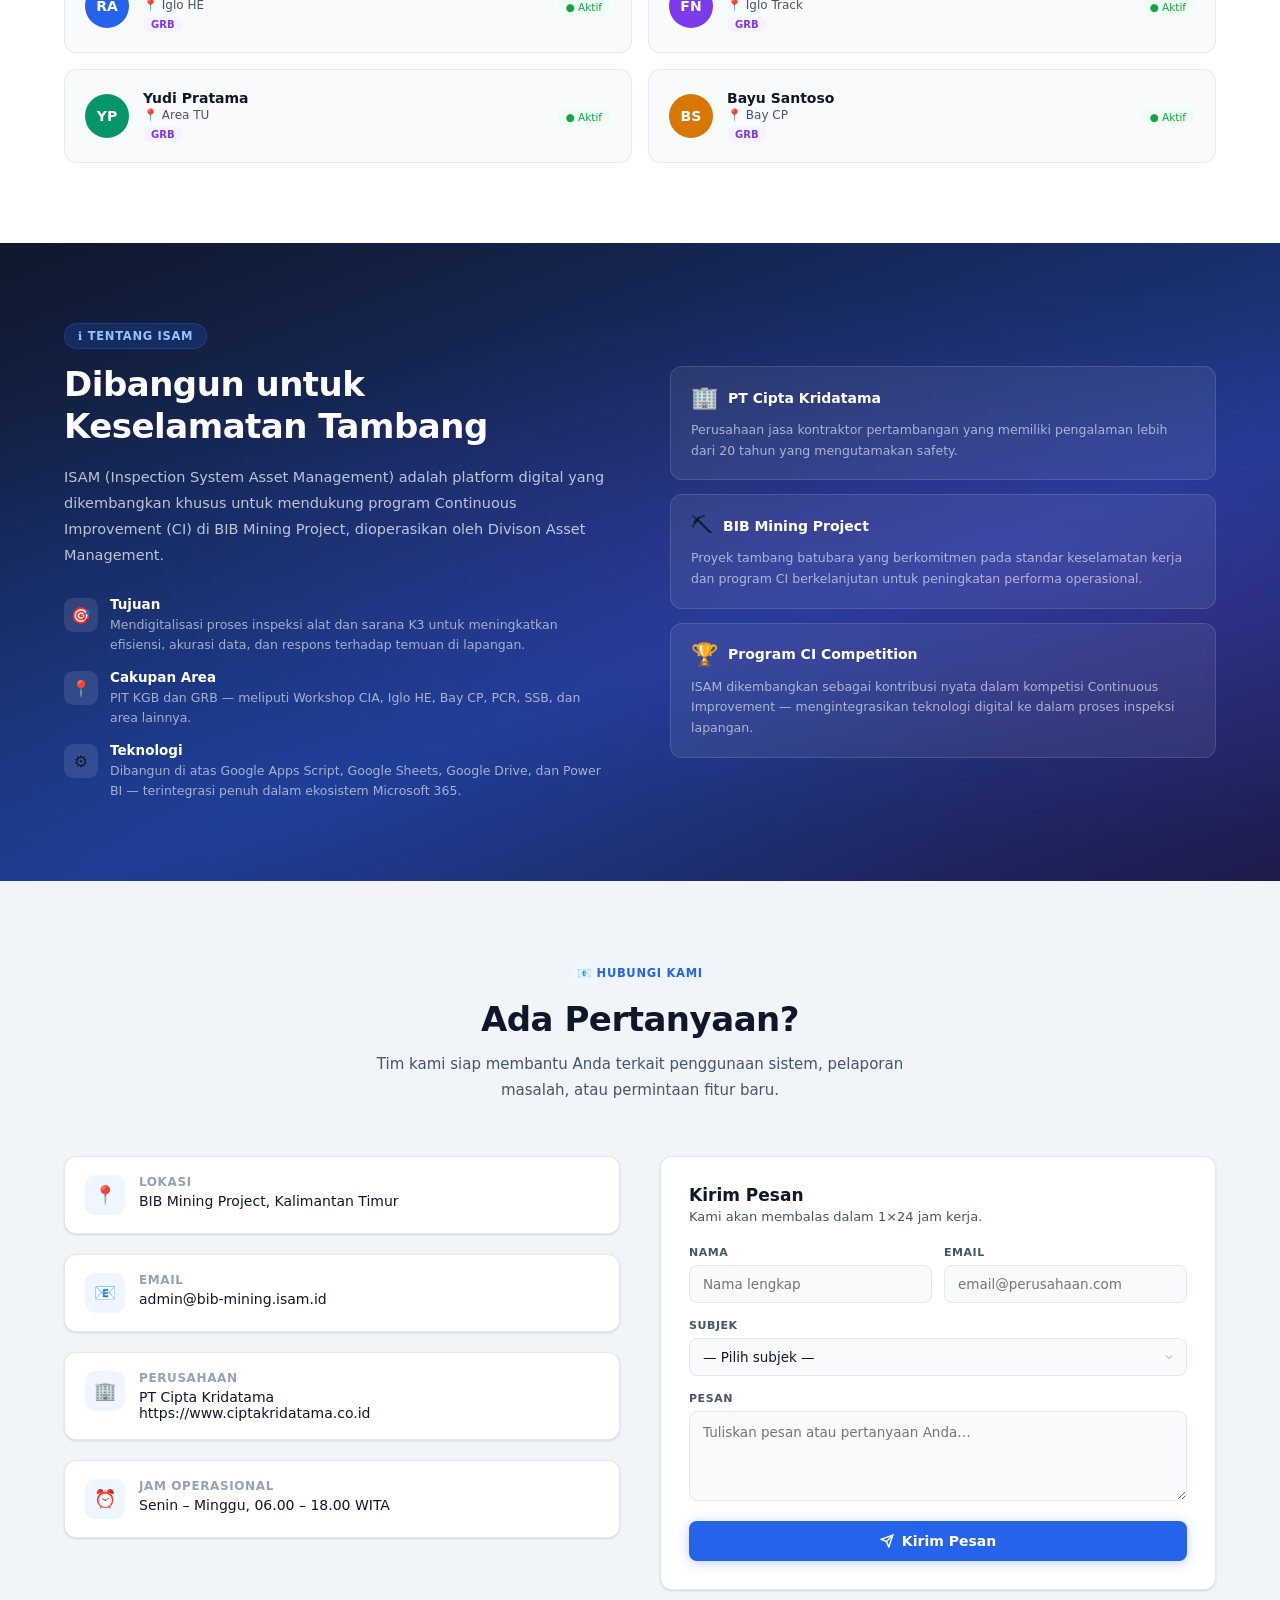
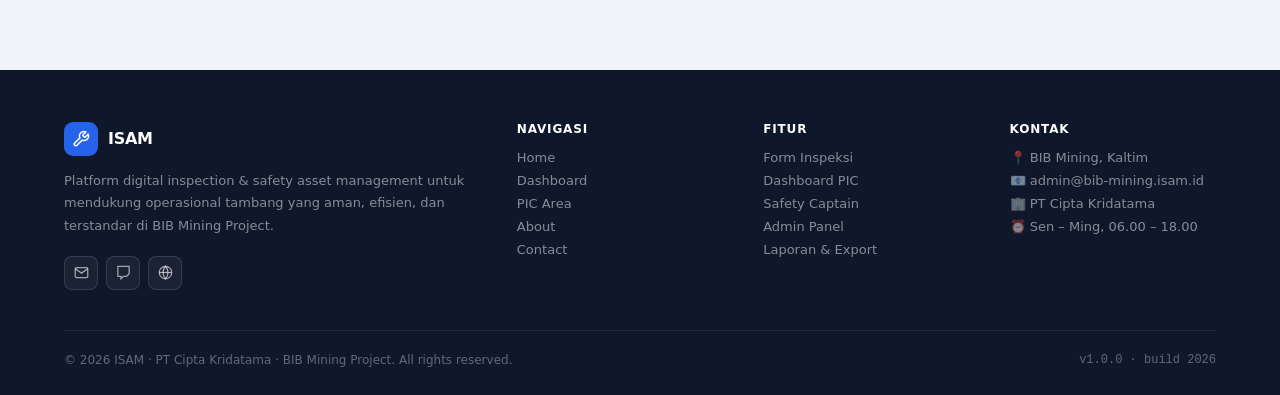
==== commit b54f86de: "Update index.html" ====
--- a/index.html
+++ b/index.html
@@ -93,7 +93,7 @@
           </svg>
           Masuk ke akun anda
         </a>
-        <a class="btn-hero-secondary" onclick="scrollSec('dashboard')">
+        <a class="inspeksi-link" href="https://isamckbib.github.io/System_inspeksi/form-inspeksi.html" target="_blank" rel="noopener">
           <svg width="16" height="16" viewBox="0 0 24 24" fill="none" stroke="currentColor" stroke-width="2">
             <rect x="3" y="3" width="7" height="7" rx="1"/>
             <rect x="14" y="3" width="7" height="7" rx="1"/>
@@ -329,4 +329,4 @@
 
 <script src="Java/indexjs.js"></script>
 </body>
-</html>+</html>
--- a/style/indexstyl.css
+++ b/style/indexstyl.css
@@ -0,0 +1,871 @@
+/* ============================================================
+   ISAM Landing Page — style.css
+   Versi : 1.0
+   ============================================================ */
+
+*,*::before,*::after{box-sizing:border-box;margin:0;padding:0;}
+
+:root{
+  --bg:        #f1f5f9;
+  --bg2:       #ffffff;
+  --bg3:       #f8fafc;
+  --line:      #e2e8f0;
+  --line2:     #cbd5e1;
+  --text:      #0f172a;
+  --text2:     #475569;
+  --text3:     #94a3b8;
+  --accent:    #2563eb;
+  --accent-d:  #1d4ed8;
+  --accent-lt: #eff6ff;
+  --green:     #16a34a;
+  --green-lt:  #f0fdf4;
+  --yellow:    #d97706;
+  --yellow-lt: #fffbeb;
+  --red:       #dc2626;
+  --red-lt:    #fef2f2;
+  --orange:    #ea580c;
+  --purple:    #7c3aed;
+  --shadow:    0 1px 3px rgba(0,0,0,.08),0 1px 2px rgba(0,0,0,.05);
+  --shadow-md: 0 4px 6px rgba(0,0,0,.07),0 2px 4px rgba(0,0,0,.05);
+  --shadow-lg: 0 20px 50px rgba(0,0,0,.1);
+  --mono:      'JetBrains Mono',monospace;
+  --sans:      'Inter',system-ui,sans-serif;
+  --r:  8px;
+  --rl: 12px;
+}
+
+html{scroll-behavior:smooth;}
+body{font-family:var(--sans);background:var(--bg2);color:var(--text);overflow-x:hidden;}
+::-webkit-scrollbar{width:6px;}
+::-webkit-scrollbar-track{background:var(--bg3);}
+::-webkit-scrollbar-thumb{background:var(--line2);border-radius:3px;}
+
+
+/* ============================================================
+   NAVBAR
+   ============================================================ */
+.navbar{
+  position:fixed;top:0;left:0;right:0;z-index:1000;
+  height:64px;
+  display:flex;align-items:center;
+  padding:0 5%;
+  gap:0;
+  transition:all .3s ease;
+}
+
+.navbar.scrolled{
+  background:rgba(255,255,255,.92);
+  backdrop-filter:blur(12px);
+  border-bottom:1px solid var(--line);
+  box-shadow:var(--shadow);
+}
+
+/* Logo */
+.nav-logo{
+  display:flex;align-items:center;gap:10px;
+  text-decoration:none;
+  margin-right:auto;
+}
+
+.nav-logo-mark{
+  width:36px;height:36px;
+  background:var(--accent);
+  border-radius:9px;
+  display:flex;align-items:center;justify-content:center;
+  box-shadow:0 2px 8px rgba(37,99,235,.3);
+  flex-shrink:0;
+}
+
+.nav-logo-mark svg{
+  width:19px;height:19px;
+  fill:none;stroke:#fff;
+  stroke-width:2;stroke-linecap:round;stroke-linejoin:round;
+}
+
+.nav-logo-title{font-size:17px;font-weight:700;letter-spacing:-.3px;color:var(--text);}
+.nav-logo-title span{color:var(--accent);}
+
+/* Nav links */
+.nav-links{
+  display:flex;align-items:center;gap:4px;
+  margin-right:20px;
+}
+
+.nav-link{
+  font-size:13.5px;font-weight:500;
+  color:var(--text2);
+  padding:7px 13px;
+  border-radius:var(--r);
+  text-decoration:none;
+  transition:all .13s;
+  cursor:pointer;
+}
+
+.nav-link:hover{background:var(--bg3);color:var(--accent);}
+.nav-link.active{color:var(--accent);font-weight:600;}
+
+/* Nav CTA */
+.nav-cta{
+  display:flex;align-items:center;gap:8px;
+}
+
+.btn-nav-login{
+  display:inline-flex;align-items:center;gap:6px;
+  padding:8px 18px;
+  border-radius:var(--r);
+  border:1.5px solid var(--accent);
+  background:transparent;
+  color:var(--accent);
+  font-family:var(--sans);font-size:13.5px;font-weight:600;
+  cursor:pointer;transition:all .15s;text-decoration:none;
+}
+.btn-nav-login:hover{background:var(--accent-lt);}
+
+.btn-nav-primary{
+  display:inline-flex;align-items:center;gap:6px;
+  padding:8px 18px;
+  border-radius:var(--r);
+  border:none;
+  background:var(--accent);
+  color:#fff;
+  font-family:var(--sans);font-size:13.5px;font-weight:600;
+  cursor:pointer;transition:all .15s;
+  box-shadow:0 2px 10px rgba(37,99,235,.3);
+  text-decoration:none;
+}
+.btn-nav-primary:hover{background:var(--accent-d);}
+
+/* Profile badge (after login) */
+.profile-badge{
+  display:none;
+  align-items:center;gap:8px;
+  padding:5px 12px 5px 5px;
+  border-radius:20px;
+  border:1.5px solid var(--line);
+  background:var(--bg2);
+  cursor:pointer;
+  transition:all .13s;
+}
+.profile-badge:hover{border-color:var(--accent);background:var(--accent-lt);}
+.profile-ava{
+  width:30px;height:30px;border-radius:50%;
+  background:linear-gradient(135deg,var(--accent),var(--purple));
+  display:flex;align-items:center;justify-content:center;
+  font-size:11px;font-weight:700;color:#fff;
+}
+.profile-name{font-size:12.5px;font-weight:600;color:var(--text);}
+.profile-role{font-size:10.5px;color:var(--text3);}
+
+/* Hamburger */
+.hamburger{
+  display:none;
+  flex-direction:column;gap:5px;
+  cursor:pointer;padding:8px;
+  border-radius:var(--r);
+  border:1px solid var(--line2);
+  background:var(--bg2);
+}
+.hamburger span{
+  display:block;width:18px;height:2px;
+  background:var(--text);border-radius:2px;
+  transition:all .25s;
+}
+
+/* Mobile menu */
+.mobile-menu{
+  display:none;
+  position:fixed;
+  top:64px;left:0;right:0;
+  background:var(--bg2);
+  border-bottom:1px solid var(--line);
+  padding:16px 5%;
+  box-shadow:var(--shadow-md);
+  z-index:999;
+  flex-direction:column;gap:4px;
+}
+.mobile-menu.open{display:flex;}
+.mobile-link{
+  padding:10px 14px;border-radius:var(--r);
+  font-size:14px;font-weight:500;color:var(--text2);
+  cursor:pointer;text-decoration:none;transition:all .13s;
+}
+.mobile-link:hover{background:var(--bg3);color:var(--accent);}
+
+
+/* ============================================================
+   HERO SECTION
+   ============================================================ */
+.hero{
+  min-height:100vh;
+  display:flex;flex-direction:column;
+  align-items:center;justify-content:center;
+  padding:100px 5% 60px;
+  position:relative;
+  overflow:hidden;
+  background:linear-gradient(160deg,#0f172a 0%,#1e3a8a 50%,#1e1b4b 100%);
+}
+
+/* Animated background */
+.hero-bg{
+  position:absolute;inset:0;z-index:0;
+  background:
+    radial-gradient(ellipse at 20% 50%,rgba(37,99,235,.25) 0%,transparent 60%),
+    radial-gradient(ellipse at 80% 20%,rgba(124,58,237,.2) 0%,transparent 50%),
+    radial-gradient(ellipse at 60% 80%,rgba(22,163,74,.1) 0%,transparent 50%);
+}
+
+.hero-grid{
+  position:absolute;inset:0;z-index:0;
+  background-image:
+    linear-gradient(rgba(255,255,255,.04) 1px,transparent 1px),
+    linear-gradient(90deg,rgba(255,255,255,.04) 1px,transparent 1px);
+  background-size:50px 50px;
+}
+
+.hero-content{
+  position:relative;z-index:1;
+  text-align:center;
+  max-width:760px;
+}
+
+.hero-badge{
+  display:inline-flex;align-items:center;gap:7px;
+  padding:6px 14px;
+  border-radius:20px;
+  border:1px solid rgba(37,99,235,.4);
+  background:rgba(37,99,235,.12);
+  backdrop-filter:blur(4px);
+  font-size:12px;font-weight:600;
+  color:#93c5fd;
+  margin-bottom:24px;
+  animation:fadeUp .6s ease both;
+}
+
+.hero-badge-dot{
+  width:6px;height:6px;border-radius:50%;
+  background:#22d3ee;
+  animation:pulse 2s infinite;
+}
+
+@keyframes pulse{0%,100%{opacity:1;transform:scale(1)}50%{opacity:.6;transform:scale(1.3)}}
+
+.hero-title{
+  font-size:52px;font-weight:800;
+  color:#fff;
+  line-height:1.15;
+  letter-spacing:-1.5px;
+  margin-bottom:20px;
+  animation:fadeUp .7s .1s ease both;
+}
+
+.hero-title span{
+  background:linear-gradient(90deg,#60a5fa,#a78bfa);
+  -webkit-background-clip:text;
+  -webkit-text-fill-color:transparent;
+  background-clip:text;
+}
+
+.hero-desc{
+  font-size:17px;color:rgba(255,255,255,.7);
+  line-height:1.75;margin-bottom:36px;
+  animation:fadeUp .7s .2s ease both;
+}
+
+.hero-cta{
+  display:flex;align-items:center;justify-content:center;
+  gap:12px;flex-wrap:wrap;
+  animation:fadeUp .7s .3s ease both;
+}
+
+.btn-hero-primary{
+  display:inline-flex;align-items:center;gap:8px;
+  padding:13px 28px;
+  border-radius:var(--rl);
+  border:none;
+  background:var(--accent);
+  color:#fff;
+  font-family:var(--sans);font-size:15px;font-weight:600;
+  cursor:pointer;transition:all .2s;
+  box-shadow:0 4px 20px rgba(37,99,235,.4);
+  text-decoration:none;
+}
+.btn-hero-primary:hover{background:var(--accent-d);transform:translateY(-1px);box-shadow:0 6px 24px rgba(37,99,235,.5);}
+
+.btn-hero-secondary{
+  display:inline-flex;align-items:center;gap:8px;
+  padding:13px 28px;
+  border-radius:var(--rl);
+  border:1.5px solid rgba(255,255,255,.25);
+  background:rgba(255,255,255,.07);
+  backdrop-filter:blur(4px);
+  color:#fff;
+  font-family:var(--sans);font-size:15px;font-weight:500;
+  cursor:pointer;transition:all .2s;
+  text-decoration:none;
+}
+.btn-hero-secondary:hover{background:rgba(255,255,255,.14);border-color:rgba(255,255,255,.4);}
+
+/* Hero stats */
+.hero-stats{
+  position:relative;z-index:1;
+  display:flex;gap:0;
+  margin-top:64px;
+  border-radius:var(--rl);
+  border:1px solid rgba(255,255,255,.1);
+  background:rgba(255,255,255,.05);
+  backdrop-filter:blur(8px);
+  overflow:hidden;
+  animation:fadeUp .7s .4s ease both;
+}
+
+.hero-stat{
+  flex:1;padding:20px 24px;
+  text-align:center;
+  border-right:1px solid rgba(255,255,255,.1);
+}
+.hero-stat:last-child{border-right:none;}
+
+.hs-val{font-size:28px;font-weight:700;color:#fff;font-family:var(--mono);letter-spacing:-1px;}
+.hs-lbl{font-size:12px;color:rgba(255,255,255,.55);margin-top:4px;}
+
+@keyframes fadeUp{
+  from{opacity:0;transform:translateY(20px)}
+  to{opacity:1;transform:translateY(0)}
+}
+
+/* Scroll indicator */
+.scroll-hint{
+  position:absolute;bottom:28px;left:50%;transform:translateX(-50%);
+  display:flex;flex-direction:column;align-items:center;gap:6px;
+  color:rgba(255,255,255,.35);font-size:11px;font-family:var(--mono);
+  animation:bounce 2s infinite;z-index:1;cursor:pointer;
+}
+.scroll-hint svg{width:18px;height:18px;}
+@keyframes bounce{0%,100%{transform:translateX(-50%) translateY(0)}50%{transform:translateX(-50%) translateY(6px)}}
+
+
+/* ============================================================
+   SECTION COMMONS
+   ============================================================ */
+section{padding:80px 5%;}
+
+.section-header{text-align:center;margin-bottom:52px;}
+.section-badge{
+  display:inline-flex;align-items:center;gap:6px;
+  padding:5px 13px;border-radius:20px;
+  background:var(--accent-lt);color:var(--accent);
+  font-size:11.5px;font-weight:600;
+  text-transform:uppercase;letter-spacing:.06em;
+  margin-bottom:14px;
+}
+.section-title{font-size:34px;font-weight:800;color:var(--text);letter-spacing:-.5px;margin-bottom:12px;}
+.section-desc{font-size:15px;color:var(--text2);line-height:1.75;max-width:560px;margin:0 auto;}
+
+
+/* ============================================================
+   KPI / POWERBI SECTION
+   ============================================================ */
+.kpi-section{background:var(--bg);}
+
+/* KPI quick cards */
+.kpi-quick{
+  display:grid;
+  grid-template-columns:repeat(4,1fr);
+  gap:14px;
+  margin-bottom:32px;
+}
+
+.kq-card{
+  background:var(--bg2);
+  border:1px solid var(--line);
+  border-radius:var(--rl);
+  padding:18px 20px;
+  position:relative;overflow:hidden;
+  box-shadow:var(--shadow);
+  transition:box-shadow .2s,transform .2s;
+}
+.kq-card:hover{box-shadow:var(--shadow-md);transform:translateY(-2px);}
+
+.kq-accent{
+  position:absolute;top:0;left:0;right:0;
+  height:4px;border-radius:4px 4px 0 0;
+}
+.kq-label{font-size:10.5px;font-weight:600;color:var(--text3);text-transform:uppercase;letter-spacing:.07em;margin-bottom:10px;}
+.kq-val{font-size:32px;font-weight:800;font-family:var(--mono);letter-spacing:-1px;line-height:1;margin-bottom:5px;}
+.kq-desc{font-size:12px;color:var(--text2);}
+.kq-trend{
+  position:absolute;top:16px;right:16px;
+  font-size:11px;font-weight:600;padding:2px 8px;border-radius:20px;
+}
+.kq-up{background:var(--green-lt);color:var(--green);}
+.kq-down{background:var(--red-lt);color:var(--red);}
+
+/* Power BI embed */
+.pbi-wrap{
+  background:var(--bg2);
+  border:1px solid var(--line);
+  border-radius:var(--rl);
+  overflow:hidden;
+  box-shadow:var(--shadow-md);
+}
+
+.pbi-header{
+  display:flex;align-items:center;justify-content:space-between;
+  padding:14px 18px;
+  border-bottom:1px solid var(--line);
+  background:var(--bg3);
+}
+
+.pbi-title{
+  display:flex;align-items:center;gap:8px;
+  font-size:13.5px;font-weight:600;color:var(--text);
+}
+
+.pbi-title svg{width:16px;height:16px;color:var(--accent);}
+
+.pbi-live{
+  display:flex;align-items:center;gap:6px;
+  font-size:11.5px;color:var(--green);font-weight:600;
+}
+.pbi-live-dot{
+  width:7px;height:7px;border-radius:50%;
+  background:var(--green);
+  animation:pulse 2s infinite;
+}
+
+.pbi-frame{
+  width:100%;height:540px;border:none;display:block;
+}
+
+
+/* ============================================================
+   FOTO GALLERY SECTION
+   ============================================================ */
+.gallery-section{background:var(--bg2);}
+
+.gallery-grid{
+  display:grid;
+  grid-template-columns:repeat(3,1fr);
+  grid-template-rows:auto;
+  gap:12px;
+}
+
+.gallery-item{
+  border-radius:var(--rl);
+  overflow:hidden;
+  position:relative;
+  cursor:pointer;
+  background:var(--bg3);
+}
+
+.gallery-item:first-child{
+  grid-column:1/3;
+  grid-row:1/2;
+}
+
+.gallery-item:nth-child(5){
+  grid-column:2/4;
+}
+
+.gallery-img{
+  width:100%;
+  object-fit:cover;
+  display:block;
+  transition:transform .4s ease;
+}
+
+.gallery-item:first-child .gallery-img{height:300px;}
+.gallery-item:not(:first-child):not(:nth-child(5)) .gallery-img{height:200px;}
+.gallery-item:nth-child(5) .gallery-img{height:220px;}
+
+.gallery-item:hover .gallery-img{transform:scale(1.05);}
+
+.gallery-overlay{
+  position:absolute;inset:0;
+  background:linear-gradient(to top,rgba(0,0,0,.6) 0%,transparent 60%);
+  opacity:0;
+  transition:opacity .3s;
+  display:flex;align-items:flex-end;padding:16px;
+}
+.gallery-item:hover .gallery-overlay{opacity:1;}
+
+.gallery-caption{
+  color:#fff;font-size:13px;font-weight:600;
+}
+
+/* Fallback placeholder saat tidak ada gambar asli */
+.gallery-placeholder{
+  width:100%;
+  display:flex;flex-direction:column;
+  align-items:center;justify-content:center;
+  background:linear-gradient(135deg,var(--bg3),var(--line));
+  color:var(--text3);
+  font-size:13px;gap:8px;
+}
+
+.gallery-item:first-child .gallery-placeholder{height:300px;}
+.gallery-item:not(:first-child):not(:nth-child(5)) .gallery-placeholder{height:200px;}
+.gallery-item:nth-child(5) .gallery-placeholder{height:220px;}
+
+.gp-icon{font-size:36px;}
+.gp-lbl{font-size:12px;font-weight:500;}
+
+
+/* ============================================================
+   FEATURES SECTION
+   ============================================================ */
+.features-section{background:var(--bg);}
+
+.features-grid{
+  display:grid;
+  grid-template-columns:repeat(3,1fr);
+  gap:20px;
+}
+
+.feat-card{
+  background:var(--bg2);
+  border:1px solid var(--line);
+  border-radius:var(--rl);
+  padding:24px 22px;
+  box-shadow:var(--shadow);
+  transition:all .2s;
+}
+.feat-card:hover{box-shadow:var(--shadow-md);transform:translateY(-3px);border-color:var(--accent);}
+
+.feat-icon{
+  width:48px;height:48px;
+  border-radius:12px;
+  display:flex;align-items:center;justify-content:center;
+  font-size:22px;
+  margin-bottom:16px;
+}
+
+.feat-title{font-size:15px;font-weight:700;color:var(--text);margin-bottom:8px;}
+.feat-desc{font-size:13px;color:var(--text2);line-height:1.7;}
+
+
+/* ============================================================
+   PIC AREA SECTION
+   ============================================================ */
+.pic-section{background:var(--bg2);}
+
+.pic-area-grid{
+  display:grid;
+  grid-template-columns:repeat(2,1fr);
+  gap:16px;
+}
+
+.pa-card{
+  background:var(--bg3);
+  border:1px solid var(--line);
+  border-radius:var(--rl);
+  padding:20px;
+  display:flex;align-items:center;gap:14px;
+  transition:all .2s;
+}
+.pa-card:hover{box-shadow:var(--shadow-md);border-color:var(--accent);background:var(--accent-lt);}
+
+.pa-ava{
+  width:44px;height:44px;border-radius:50%;
+  display:flex;align-items:center;justify-content:center;
+  font-size:14px;font-weight:700;color:#fff;flex-shrink:0;
+}
+
+.pa-name{font-size:14px;font-weight:600;color:var(--text);}
+.pa-area{font-size:12px;color:var(--text2);margin-top:2px;}
+.pa-pit {
+  display:inline-flex;
+  font-size:10px;font-weight:600;
+  padding:2px 8px;border-radius:20px;
+  margin-top:5px;
+}
+
+.pa-status{margin-left:auto;flex-shrink:0;}
+.pa-badge{
+  display:inline-flex;align-items:center;gap:4px;
+  font-size:10.5px;font-weight:500;
+  padding:3px 9px;border-radius:20px;
+}
+
+
+/* ============================================================
+   ABOUT SECTION
+   ============================================================ */
+.about-section{
+  background:linear-gradient(160deg,#0f172a 0%,#1e3a8a 60%,#1e1b4b 100%);
+  position:relative;overflow:hidden;
+}
+
+.about-section::before{
+  content:'';
+  position:absolute;inset:0;
+  background:
+    radial-gradient(ellipse at 80% 50%,rgba(124,58,237,.2) 0%,transparent 60%),
+    radial-gradient(ellipse at 20% 80%,rgba(37,99,235,.15) 0%,transparent 50%);
+}
+
+.about-grid{
+  position:relative;z-index:1;
+  display:grid;
+  grid-template-columns:1fr 1fr;
+  gap:60px;
+  align-items:center;
+}
+
+.about-content .section-badge{
+  background:rgba(37,99,235,.2);
+  color:#93c5fd;
+  border:1px solid rgba(37,99,235,.3);
+}
+
+.about-title{
+  font-size:34px;font-weight:800;color:#fff;
+  letter-spacing:-.5px;margin-bottom:16px;line-height:1.25;
+}
+
+.about-desc{
+  font-size:14.5px;color:rgba(255,255,255,.72);
+  line-height:1.8;margin-bottom:28px;
+}
+
+.about-items{display:flex;flex-direction:column;gap:14px;}
+
+.about-item{
+  display:flex;align-items:flex-start;gap:12px;
+}
+.about-item-icon{
+  width:34px;height:34px;
+  border-radius:9px;
+  background:rgba(255,255,255,.1);
+  display:flex;align-items:center;justify-content:center;
+  font-size:16px;flex-shrink:0;
+  margin-top:2px;
+}
+.about-item-title{font-size:13.5px;font-weight:600;color:#fff;margin-bottom:3px;}
+.about-item-desc{font-size:12.5px;color:rgba(255,255,255,.6);line-height:1.6;}
+
+/* About right — info cards */
+.about-cards{display:flex;flex-direction:column;gap:14px;}
+
+.ab-card{
+  background:rgba(255,255,255,.07);
+  border:1px solid rgba(255,255,255,.12);
+  border-radius:var(--rl);
+  padding:18px 20px;
+  backdrop-filter:blur(4px);
+  transition:all .2s;
+}
+.ab-card:hover{background:rgba(255,255,255,.1);border-color:rgba(255,255,255,.22);}
+
+.ab-card-head{display:flex;align-items:center;gap:10px;margin-bottom:10px;}
+.ab-card-icon{font-size:22px;}
+.ab-card-title{font-size:14px;font-weight:600;color:#fff;}
+.ab-card-desc{font-size:12.5px;color:rgba(255,255,255,.6);line-height:1.65;}
+
+
+/* ============================================================
+   CONTACT SECTION
+   ============================================================ */
+.contact-section{background:var(--bg);}
+
+.contact-grid{
+  display:grid;
+  grid-template-columns:1fr 1fr;
+  gap:40px;
+  align-items:start;
+}
+
+.contact-info{display:flex;flex-direction:column;gap:20px;}
+
+.ci-item{
+  display:flex;align-items:flex-start;gap:14px;
+  background:var(--bg2);
+  border:1px solid var(--line);
+  border-radius:var(--rl);
+  padding:18px 20px;
+  box-shadow:var(--shadow);
+}
+
+.ci-icon{
+  width:40px;height:40px;
+  border-radius:10px;
+  background:var(--accent-lt);
+  display:flex;align-items:center;justify-content:center;
+  font-size:18px;flex-shrink:0;
+}
+
+.ci-title{font-size:12px;font-weight:600;color:var(--text3);text-transform:uppercase;letter-spacing:.05em;margin-bottom:4px;}
+.ci-val{font-size:14px;color:var(--text);font-weight:500;}
+
+/* Contact form */
+.contact-form{
+  background:var(--bg2);
+  border:1px solid var(--line);
+  border-radius:var(--rl);
+  padding:28px;
+  box-shadow:var(--shadow);
+}
+
+.cf-title{font-size:17px;font-weight:700;color:var(--text);margin-bottom:4px;}
+.cf-sub{font-size:13px;color:var(--text2);margin-bottom:22px;}
+
+.cf-field{margin-bottom:16px;}
+.cf-lbl{
+  display:block;
+  font-size:11px;font-weight:600;
+  color:var(--text2);text-transform:uppercase;letter-spacing:.05em;
+  margin-bottom:6px;
+}
+
+.cf-field input,
+.cf-field select,
+.cf-field textarea{
+  width:100%;
+  background:var(--bg3);
+  border:1.5px solid var(--line);
+  border-radius:var(--r);
+  color:var(--text);
+  padding:10px 13px;
+  font-family:var(--sans);font-size:13.5px;
+  outline:none;
+  transition:border-color .15s,box-shadow .15s;
+  -webkit-appearance:none;
+}
+
+.cf-field input:focus,
+.cf-field select:focus,
+.cf-field textarea:focus{
+  border-color:var(--accent);
+  box-shadow:0 0 0 3px rgba(37,99,235,.09);
+  background:#fff;
+}
+
+.cf-field textarea{resize:vertical;min-height:90px;line-height:1.55;}
+
+.cf-field select{
+  background-image:url("data:image/svg+xml,%3Csvg xmlns='http://www.w3.org/2000/svg' width='12' height='12' viewBox='0 0 24 24' fill='none' stroke='%2394a3b8' stroke-width='2'%3E%3Cpath d='M6 9l6 6 6-6'/%3E%3C/svg%3E");
+  background-repeat:no-repeat;background-position:right 11px center;padding-right:34px;
+}
+
+.cf-r2{display:grid;grid-template-columns:1fr 1fr;gap:12px;}
+
+.btn-submit{
+  width:100%;display:flex;align-items:center;justify-content:center;gap:8px;
+  padding:12px;border-radius:var(--r);border:none;
+  background:var(--accent);color:#fff;
+  font-family:var(--sans);font-size:14px;font-weight:600;
+  cursor:pointer;transition:all .15s;
+  box-shadow:0 2px 12px rgba(37,99,235,.3);
+}
+.btn-submit:hover{background:var(--accent-d);}
+
+
+/* ============================================================
+   FOOTER
+   ============================================================ */
+.footer{
+  background:#0f172a;
+  color:rgba(255,255,255,.6);
+  padding:52px 5% 28px;
+}
+
+.footer-grid{
+  display:grid;
+  grid-template-columns:2fr 1fr 1fr 1fr;
+  gap:40px;
+  margin-bottom:40px;
+}
+
+.footer-brand{}
+.footer-logo{display:flex;align-items:center;gap:10px;margin-bottom:14px;}
+.footer-logo-mark{
+  width:34px;height:34px;
+  background:var(--accent);border-radius:9px;
+  display:flex;align-items:center;justify-content:center;
+}
+.footer-logo-mark svg{width:18px;height:18px;fill:none;stroke:#fff;stroke-width:2;stroke-linecap:round;stroke-linejoin:round;}
+.footer-logo-title{font-size:16px;font-weight:700;color:#fff;letter-spacing:-.3px;}
+
+.footer-desc{font-size:13px;line-height:1.75;color:rgba(255,255,255,.5);margin-bottom:18px;}
+
+.footer-social{display:flex;gap:8px;}
+.social-btn{
+  width:34px;height:34px;border-radius:8px;
+  border:1px solid rgba(255,255,255,.12);
+  background:rgba(255,255,255,.05);
+  display:flex;align-items:center;justify-content:center;
+  cursor:pointer;transition:all .13s;color:rgba(255,255,255,.6);
+}
+.social-btn:hover{background:rgba(255,255,255,.12);color:#fff;}
+.social-btn svg{width:15px;height:15px;}
+
+.footer-col-title{font-size:12px;font-weight:700;color:#fff;text-transform:uppercase;letter-spacing:.07em;margin-bottom:14px;}
+
+.footer-links{display:flex;flex-direction:column;gap:8px;}
+.footer-link{
+  font-size:13px;color:rgba(255,255,255,.5);
+  cursor:pointer;transition:color .13s;text-decoration:none;
+}
+.footer-link:hover{color:rgba(255,255,255,.9);}
+
+.footer-bottom{
+  border-top:1px solid rgba(255,255,255,.08);
+  padding-top:22px;
+  display:flex;align-items:center;justify-content:space-between;
+  font-size:12px;color:rgba(255,255,255,.35);
+}
+
+.footer-bottom-right{font-family:var(--mono);}
+
+
+/* ============================================================
+   TOAST
+   ============================================================ */
+.toast{
+  position:fixed;bottom:22px;right:22px;
+  background:var(--text);color:#fff;
+  border-radius:10px;padding:11px 16px;
+  font-size:13px;box-shadow:0 8px 24px rgba(0,0,0,.15);
+  transform:translateY(70px);opacity:0;
+  transition:all .25s cubic-bezier(.34,1.56,.64,1);
+  z-index:9999;display:flex;align-items:center;gap:8px;
+}
+.toast.show{transform:translateY(0);opacity:1;}
+
+
+/* ============================================================
+   RESPONSIVE
+   ============================================================ */
+@media(max-width:1024px){
+  .kpi-quick{grid-template-columns:repeat(2,1fr);}
+  .features-grid{grid-template-columns:repeat(2,1fr);}
+  .footer-grid{grid-template-columns:1fr 1fr;}
+}
+
+@media(max-width:768px){
+  .nav-links,.nav-cta{display:none;}
+  .hamburger{display:flex;}
+  .hero-title{font-size:36px;}
+  .hero-stats{flex-direction:column;}
+  .hero-stat{border-right:none;border-bottom:1px solid rgba(255,255,255,.1);}
+  .hero-stat:last-child{border-bottom:none;}
+  .kpi-quick{grid-template-columns:repeat(2,1fr);}
+  .gallery-grid{grid-template-columns:1fr 1fr;}
+  .gallery-item:first-child{grid-column:1/-1;}
+  .gallery-item:nth-child(5){grid-column:1/-1;}
+  .features-grid{grid-template-columns:1fr;}
+  .pic-area-grid{grid-template-columns:1fr;}
+  .about-grid{grid-template-columns:1fr;}
+  .contact-grid{grid-template-columns:1fr;}
+  .footer-grid{grid-template-columns:1fr 1fr;}
+  .footer-bottom{flex-direction:column;gap:8px;text-align:center;}
+  section{padding:60px 5%;}
+}
+
+@media(max-width:480px){
+  .kpi-quick{grid-template-columns:1fr;}
+  .gallery-grid{grid-template-columns:1fr;}
+  .gallery-item:first-child,.gallery-item:nth-child(5){grid-column:1;}
+  .footer-grid{grid-template-columns:1fr;}
+  .cf-r2{grid-template-columns:1fr;}
+}
--- a/style/index-responsive.css
+++ b/style/index-responsive.css
@@ -0,0 +1,301 @@
+/* ============================================================
+   ISAM Index — Responsive Enhancement
+   CARA PAKAI: paste/import di bagian PALING BAWAH indexstyl.css
+   atau tambahkan <link rel="stylesheet" href="style/index-responsive.css">
+   SETELAH baris <link rel="stylesheet" href="style/indexstyl.css">
+   ============================================================ */
+
+/* ── BASE: cegah overflow horizontal di semua device ── */
+html, body {
+  max-width: 100%;
+  overflow-x: hidden;
+}
+
+img, svg, iframe, video {
+  max-width: 100%;
+}
+
+/* ============================================================
+   TABLET (1024px ke bawah)
+   ============================================================ */
+@media (max-width: 1024px) {
+  .nav-links { gap: 18px; }
+
+  .hero-title { font-size: 42px; }
+  .hero-desc  { font-size: 15px; }
+
+  .hero-stats {
+    flex-wrap: wrap;
+    justify-content: center;
+    gap: 16px 24px;
+  }
+
+  .gallery-grid {
+    grid-template-columns: repeat(2, 1fr);
+  }
+
+  .features-grid {
+    grid-template-columns: repeat(2, 1fr);
+  }
+
+  .about-grid {
+    grid-template-columns: 1fr;
+    gap: 32px;
+  }
+
+  .contact-grid {
+    grid-template-columns: 1fr;
+    gap: 32px;
+  }
+
+  .footer-grid {
+    grid-template-columns: repeat(2, 1fr);
+    gap: 32px;
+  }
+}
+
+/* ============================================================
+   MOBILE / TABLET KECIL (768px ke bawah)
+   ============================================================ */
+@media (max-width: 768px) {
+
+  /* Navbar */
+  .nav-links { display: none; }
+  .hamburger { display: flex; }
+
+  .nav-cta .btn-nav-login span,
+  .nav-cta .btn-nav-primary span { display: none; }
+
+  .profile-badge .profile-role { display: none; }
+
+  /* Hero */
+  .hero {
+    min-height: auto;
+    padding: 100px 20px 60px;
+    text-align: center;
+  }
+
+  .hero-badge { font-size: 12px; }
+
+  .hero-title { font-size: 32px; line-height: 1.25; }
+
+  .hero-desc {
+    font-size: 14px;
+    max-width: 100%;
+  }
+
+  .hero-cta {
+    flex-direction: column;
+    width: 100%;
+    gap: 10px;
+  }
+
+  .btn-hero-primary,
+  .btn-hero-secondary {
+    width: 100%;
+    justify-content: center;
+  }
+
+  .hero-stats {
+    grid-template-columns: repeat(2, 1fr);
+    display: grid;
+    gap: 16px;
+    width: 100%;
+  }
+
+  .hs-val { font-size: 22px; }
+  .hs-lbl { font-size: 11px; }
+
+  .scroll-hint { display: none; }
+
+  /* Section umum */
+  .section-header { padding: 0 20px; text-align: center; }
+  .section-title  { font-size: 24px; }
+  .section-desc   { font-size: 13.5px; }
+
+  /* KPI cards */
+  .kpi-section { padding: 50px 16px; }
+
+  .kpi-quick {
+    grid-template-columns: repeat(2, 1fr);
+    gap: 12px;
+  }
+
+  .kq-val { font-size: 26px; }
+
+  /* Power BI embed — buat scroll horizontal di mobile */
+  .pbi-wrap { padding: 12px; }
+
+  .pbi-frame {
+    width: 100%;
+    height: 320px;
+  }
+
+  /* Gallery */
+  .gallery-section { padding: 50px 16px; }
+
+  .gallery-grid {
+    grid-template-columns: 1fr;
+    gap: 14px;
+  }
+
+  .gallery-item .gallery-placeholder { height: 200px !important; }
+
+  /* Features */
+  .features-section { padding: 50px 16px; }
+
+  .features-grid {
+    grid-template-columns: 1fr;
+    gap: 14px;
+  }
+
+  /* PIC Area */
+  .pic-section { padding: 50px 16px; }
+
+  .pic-area-grid {
+    grid-template-columns: 1fr;
+    gap: 12px;
+  }
+
+  .pa-card {
+    flex-wrap: wrap;
+  }
+
+  /* About */
+  .about-section { padding: 50px 16px; }
+
+  .about-title { font-size: 24px; }
+  .about-desc  { font-size: 14px; }
+
+  .about-item {
+    align-items: flex-start;
+  }
+
+  .ab-card-desc { font-size: 13px; }
+
+  /* Contact */
+  .contact-section { padding: 50px 16px; }
+
+  .contact-form { padding: 20px; }
+
+  .cf-r2 {
+    grid-template-columns: 1fr;
+    gap: 0;
+  }
+
+  .cf-field input,
+  .cf-field select,
+  .cf-field textarea {
+    font-size: 16px; /* cegah auto-zoom iOS */
+  }
+
+  .btn-submit { width: 100%; justify-content: center; }
+
+  /* Footer */
+  .footer { padding: 40px 16px 20px; }
+
+  .footer-grid {
+    grid-template-columns: 1fr;
+    gap: 28px;
+    text-align: left;
+  }
+
+  .footer-bottom {
+    flex-direction: column;
+    gap: 8px;
+    text-align: center;
+  }
+
+  /* Toast */
+  .toast {
+    left: 16px;
+    right: 16px;
+    bottom: 16px;
+    width: auto;
+    justify-content: center;
+    text-align: center;
+  }
+}
+
+/* ============================================================
+   MOBILE KECIL (480px ke bawah)
+   ============================================================ */
+@media (max-width: 480px) {
+
+  .nav-logo-title { font-size: 16px; }
+
+  .hero { padding: 90px 16px 50px; }
+
+  .hero-title { font-size: 26px; }
+
+  .hero-stats { grid-template-columns: repeat(2, 1fr); }
+
+  .hs-val { font-size: 20px; }
+
+  .kpi-quick { grid-template-columns: 1fr 1fr; gap: 10px; }
+
+  .kq-card { padding: 14px; }
+
+  .kq-val { font-size: 22px; }
+
+  .pbi-frame { height: 260px; }
+
+  .section-title { font-size: 21px; }
+
+  .gallery-item .gallery-placeholder { height: 170px !important; }
+
+  .pa-card { padding: 14px; gap: 12px; }
+
+  .pa-ava { width: 40px; height: 40px; font-size: 14px; }
+
+  .contact-form { padding: 16px; }
+
+  .footer-grid { grid-template-columns: 1fr; }
+}
+
+/* ============================================================
+   HP JADUL / LAYAR SANGAT KECIL (360px ke bawah)
+   ============================================================ */
+@media (max-width: 360px) {
+  .hero-title { font-size: 22px; }
+  .hero-stats { grid-template-columns: 1fr 1fr; }
+  .kpi-quick  { grid-template-columns: 1fr; }
+  .pbi-frame  { height: 220px; }
+}
+
+/* ============================================================
+   LANDSCAPE MOBILE
+   ============================================================ */
+@media (max-width: 900px) and (orientation: landscape) {
+  .hero { padding: 90px 24px 40px; min-height: 100vh; }
+  .pbi-frame { height: 360px; }
+}
+
+/* ============================================================
+   SAFE AREA — iPhone notch & home indicator
+   ============================================================ */
+@supports (padding: env(safe-area-inset-bottom)) {
+  @media (max-width: 480px) {
+    .toast {
+      bottom: calc(16px + env(safe-area-inset-bottom));
+    }
+    .footer {
+      padding-bottom: calc(20px + env(safe-area-inset-bottom));
+    }
+  }
+}
+
+/* ============================================================
+   TOUCH DEVICE — matikan efek hover yang nyangkut
+   ============================================================ */
+@media (hover: none) {
+  .btn-hero-primary:hover,
+  .btn-hero-secondary:hover,
+  .feat-card:hover,
+  .gallery-item:hover .gallery-overlay,
+  .pa-card:hover,
+  .ab-card:hover,
+  .social-btn:hover {
+    transform: none;
+  }
+}
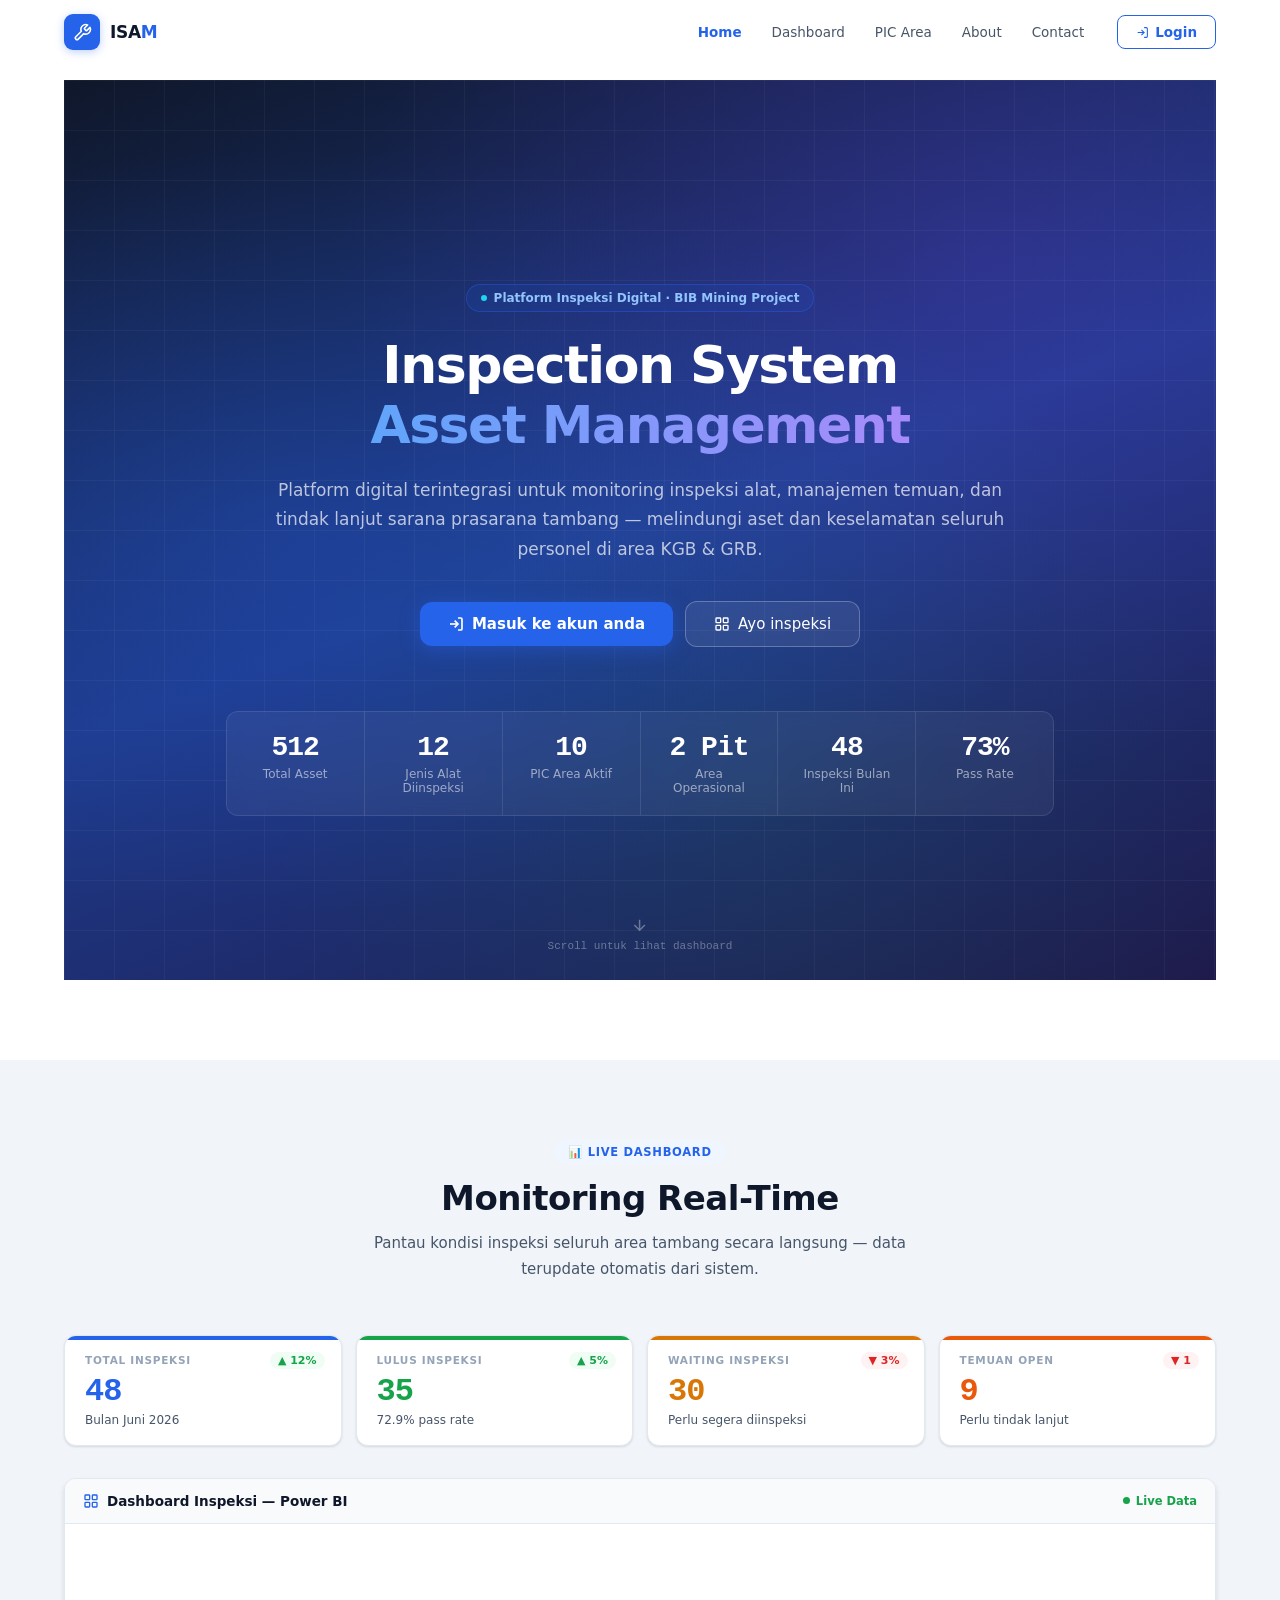
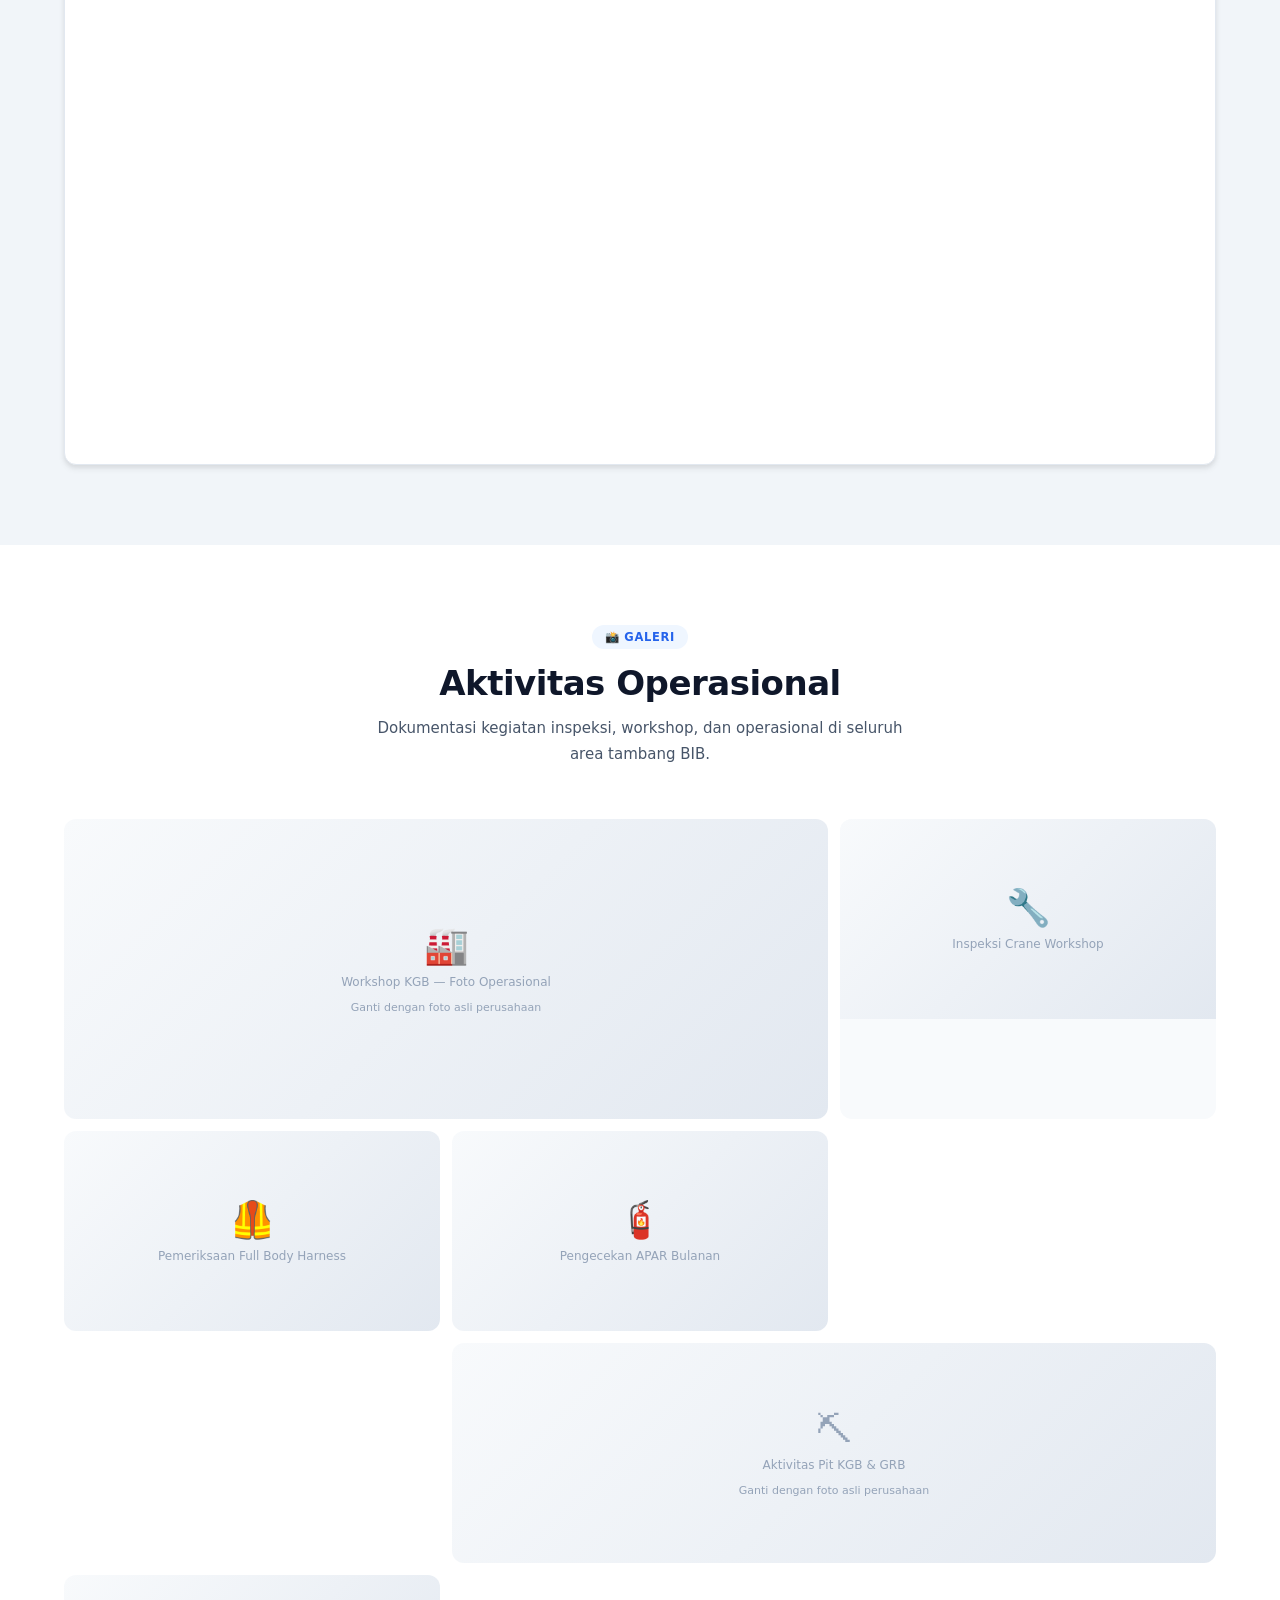
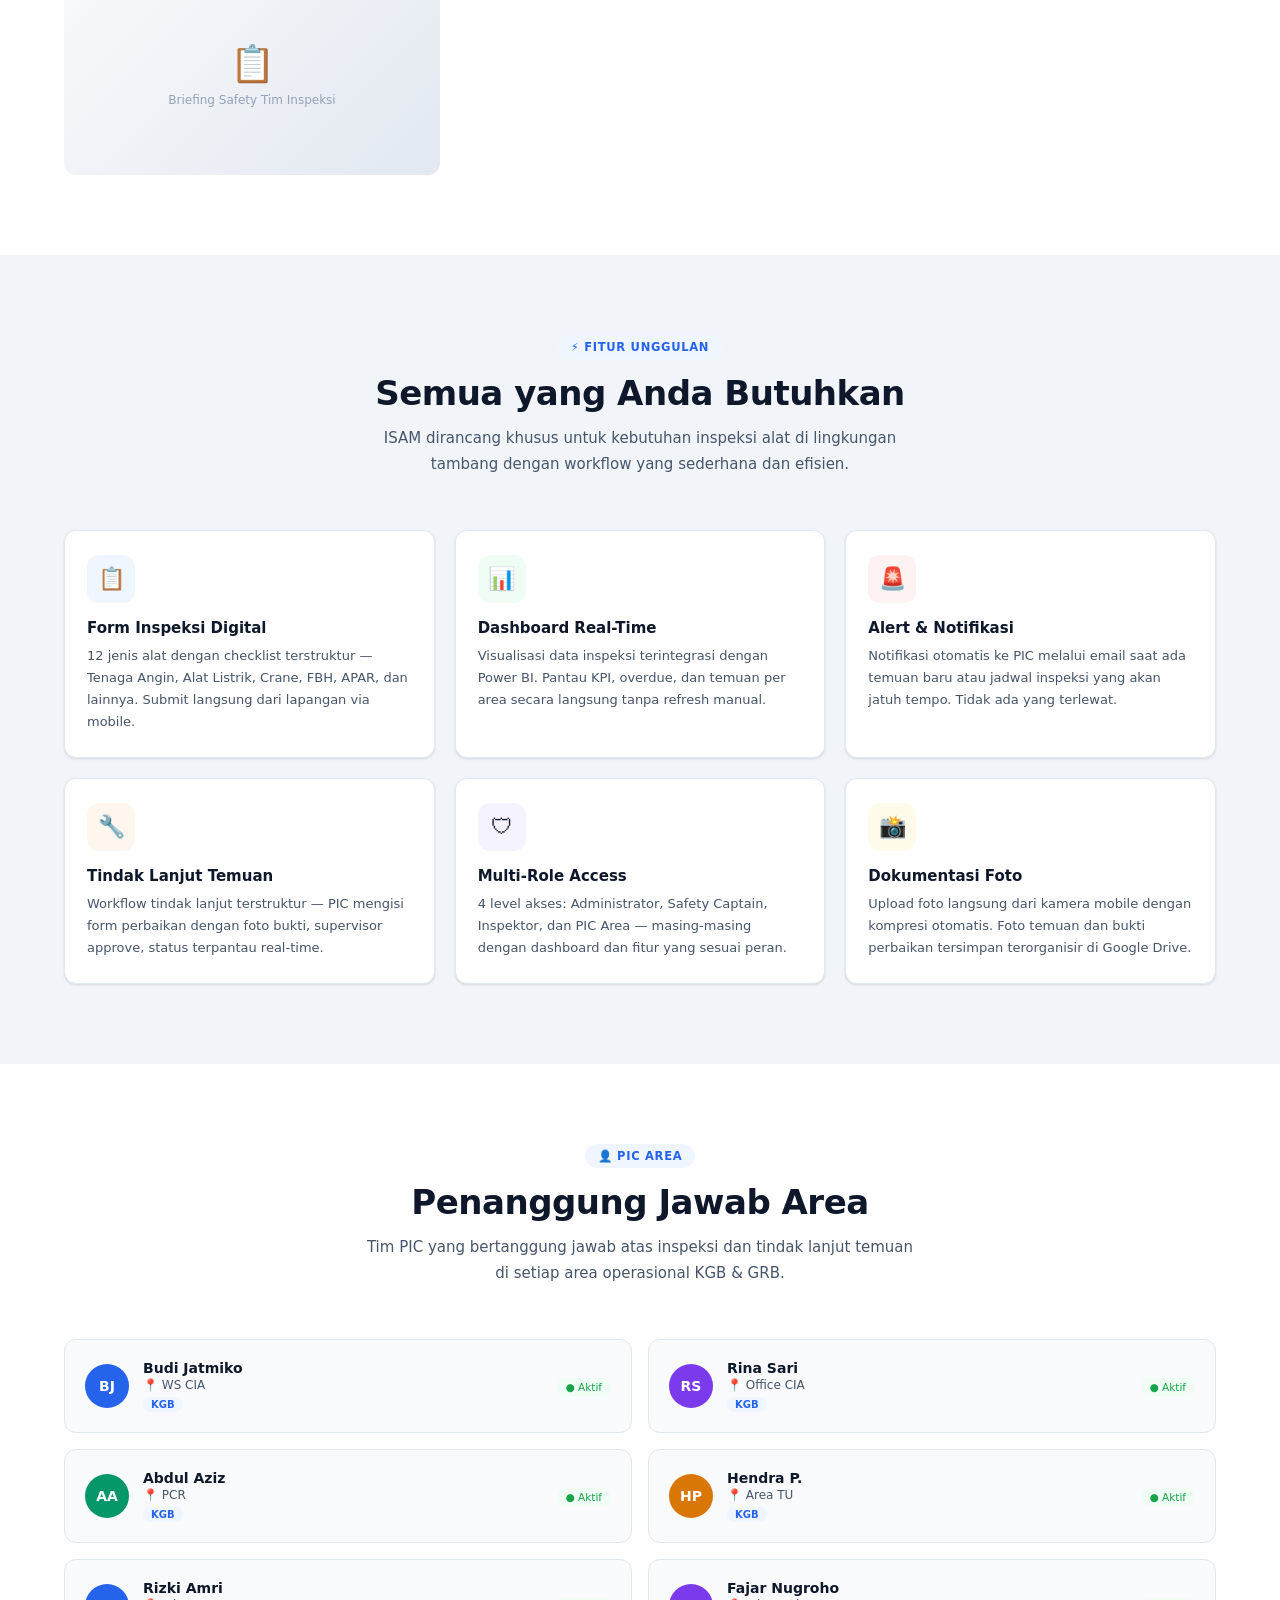
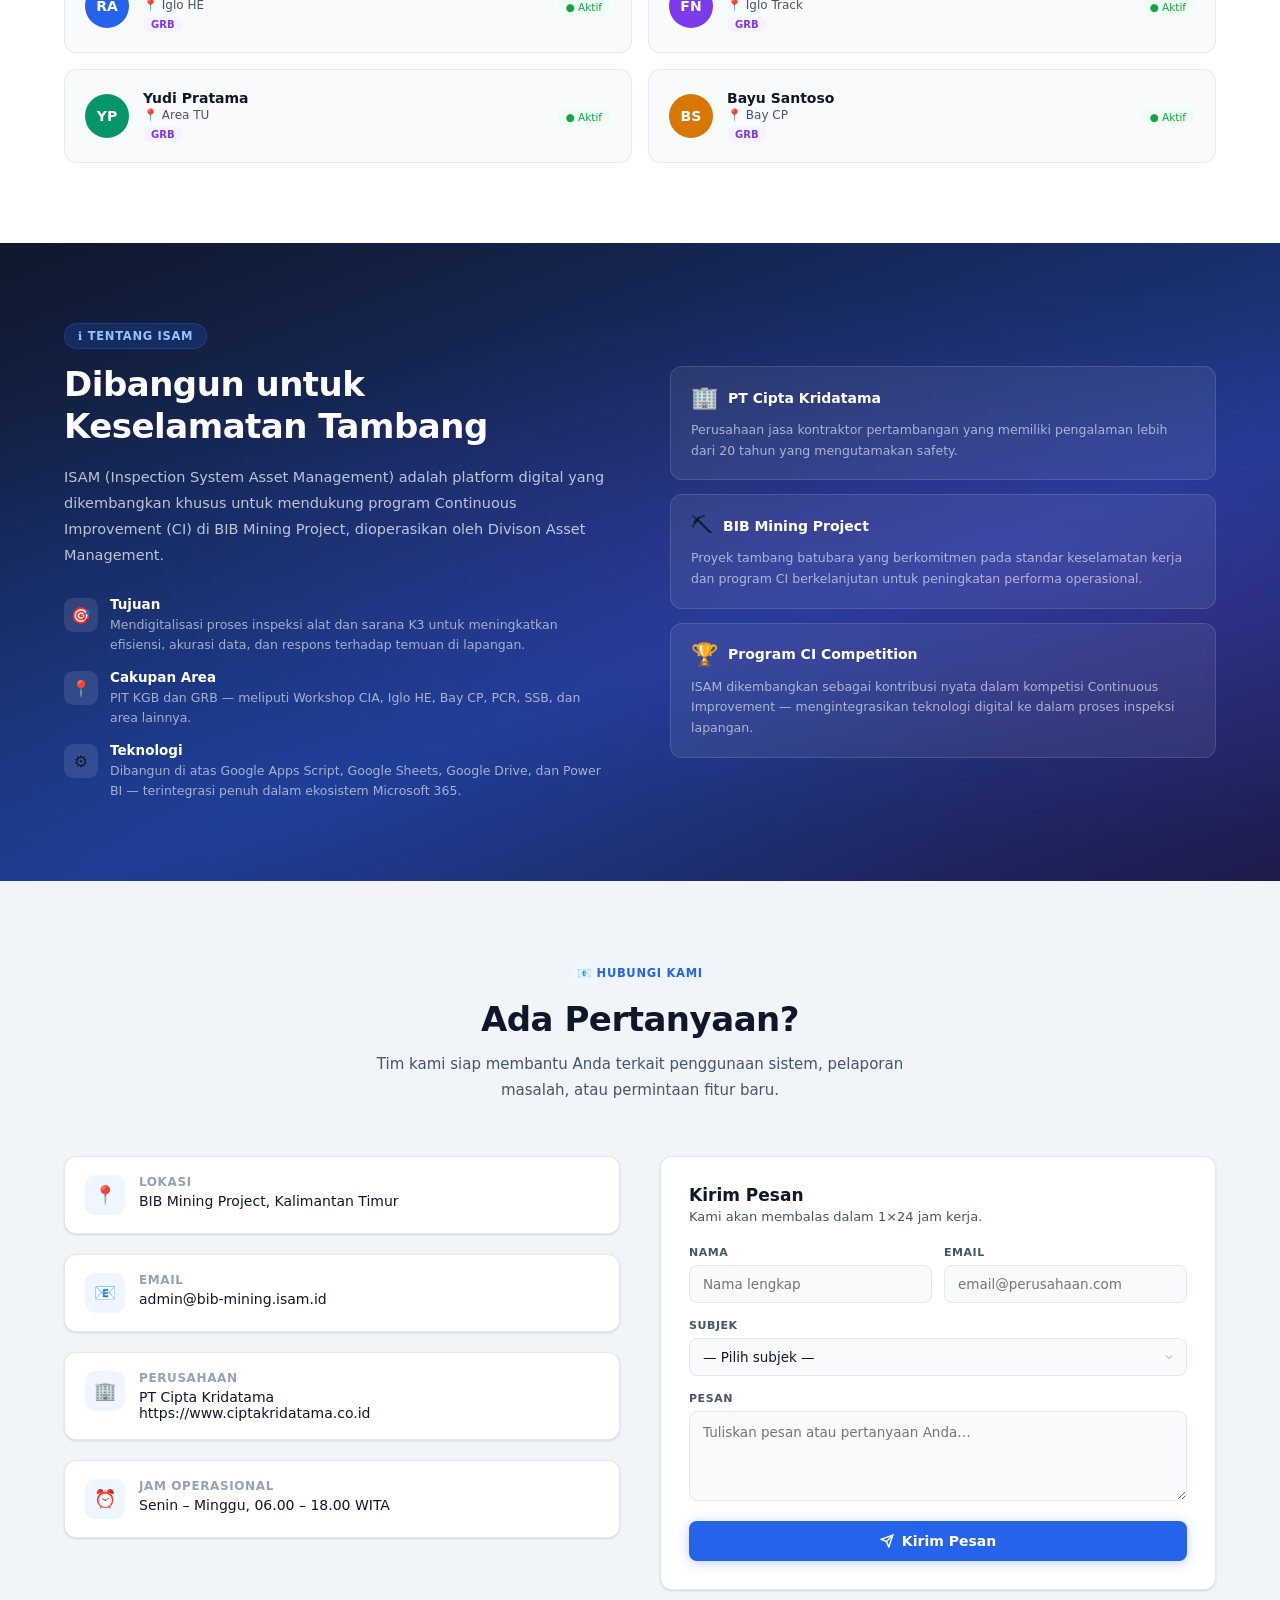
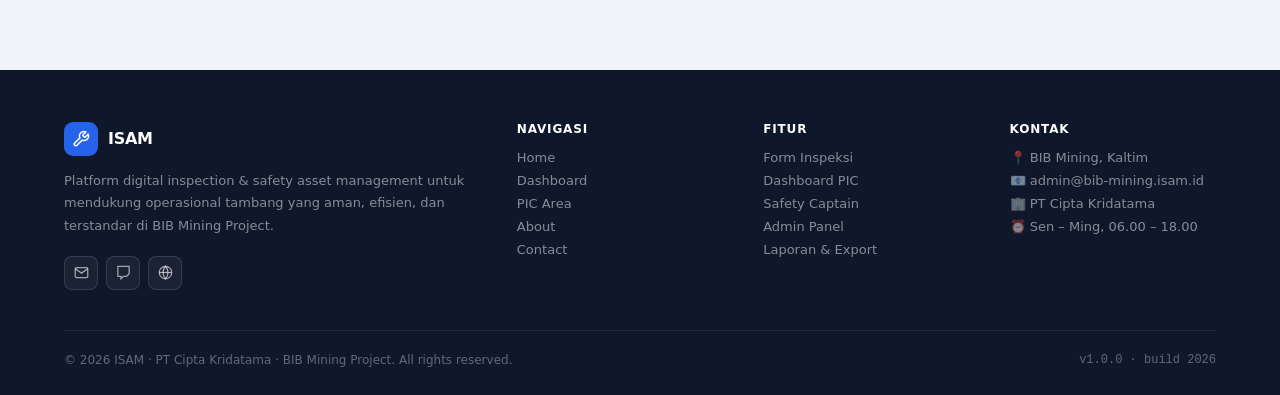
==== commit e00bf9dd: "Update index.html" ====
--- a/index.html
+++ b/index.html
@@ -93,7 +93,7 @@
           </svg>
           Masuk ke akun anda
         </a>
-        <a class="inspeksi-link" href="https://isamckbib.github.io/System_inspeksi/form-inspeksi.html" target="_blank" rel="noopener">
+        <a class="btn-hero-secondary" href="">
           <svg width="16" height="16" viewBox="0 0 24 24" fill="none" stroke="currentColor" stroke-width="2">
             <rect x="3" y="3" width="7" height="7" rx="1"/>
             <rect x="14" y="3" width="7" height="7" rx="1"/>
